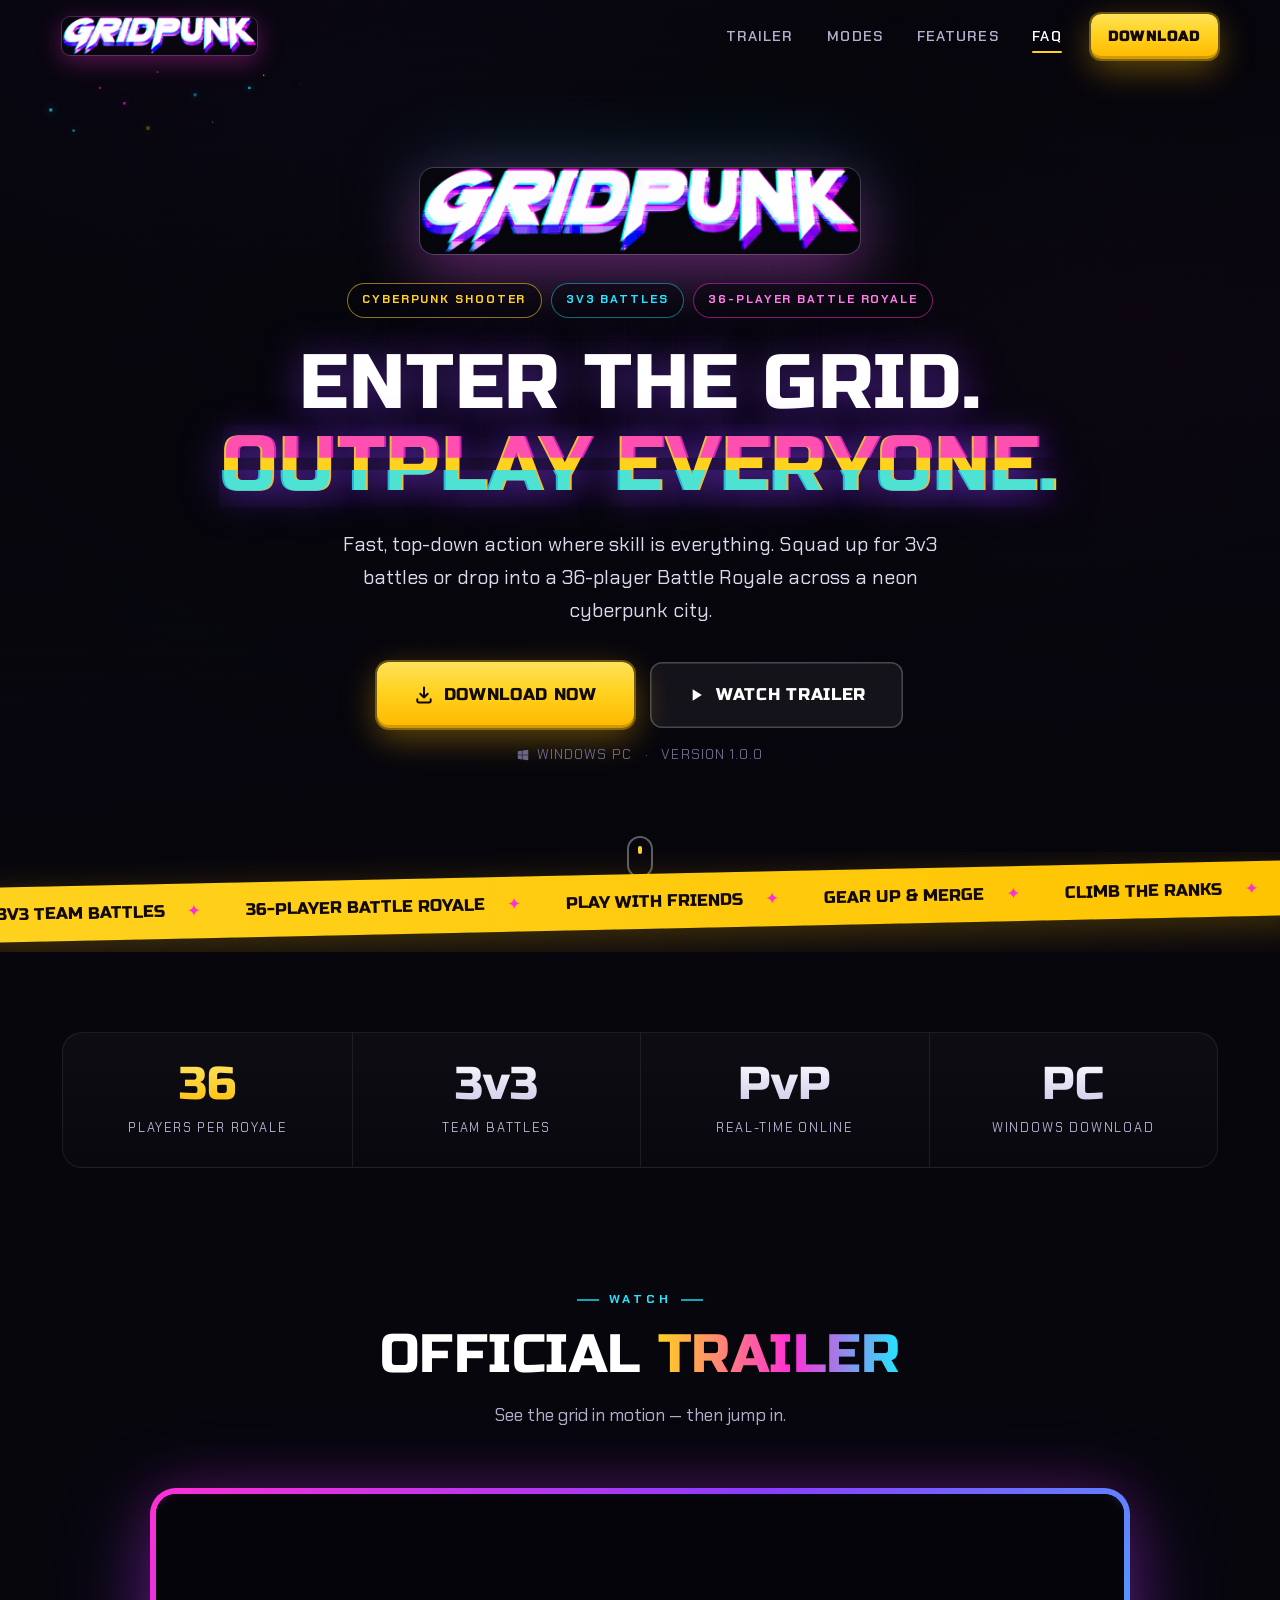
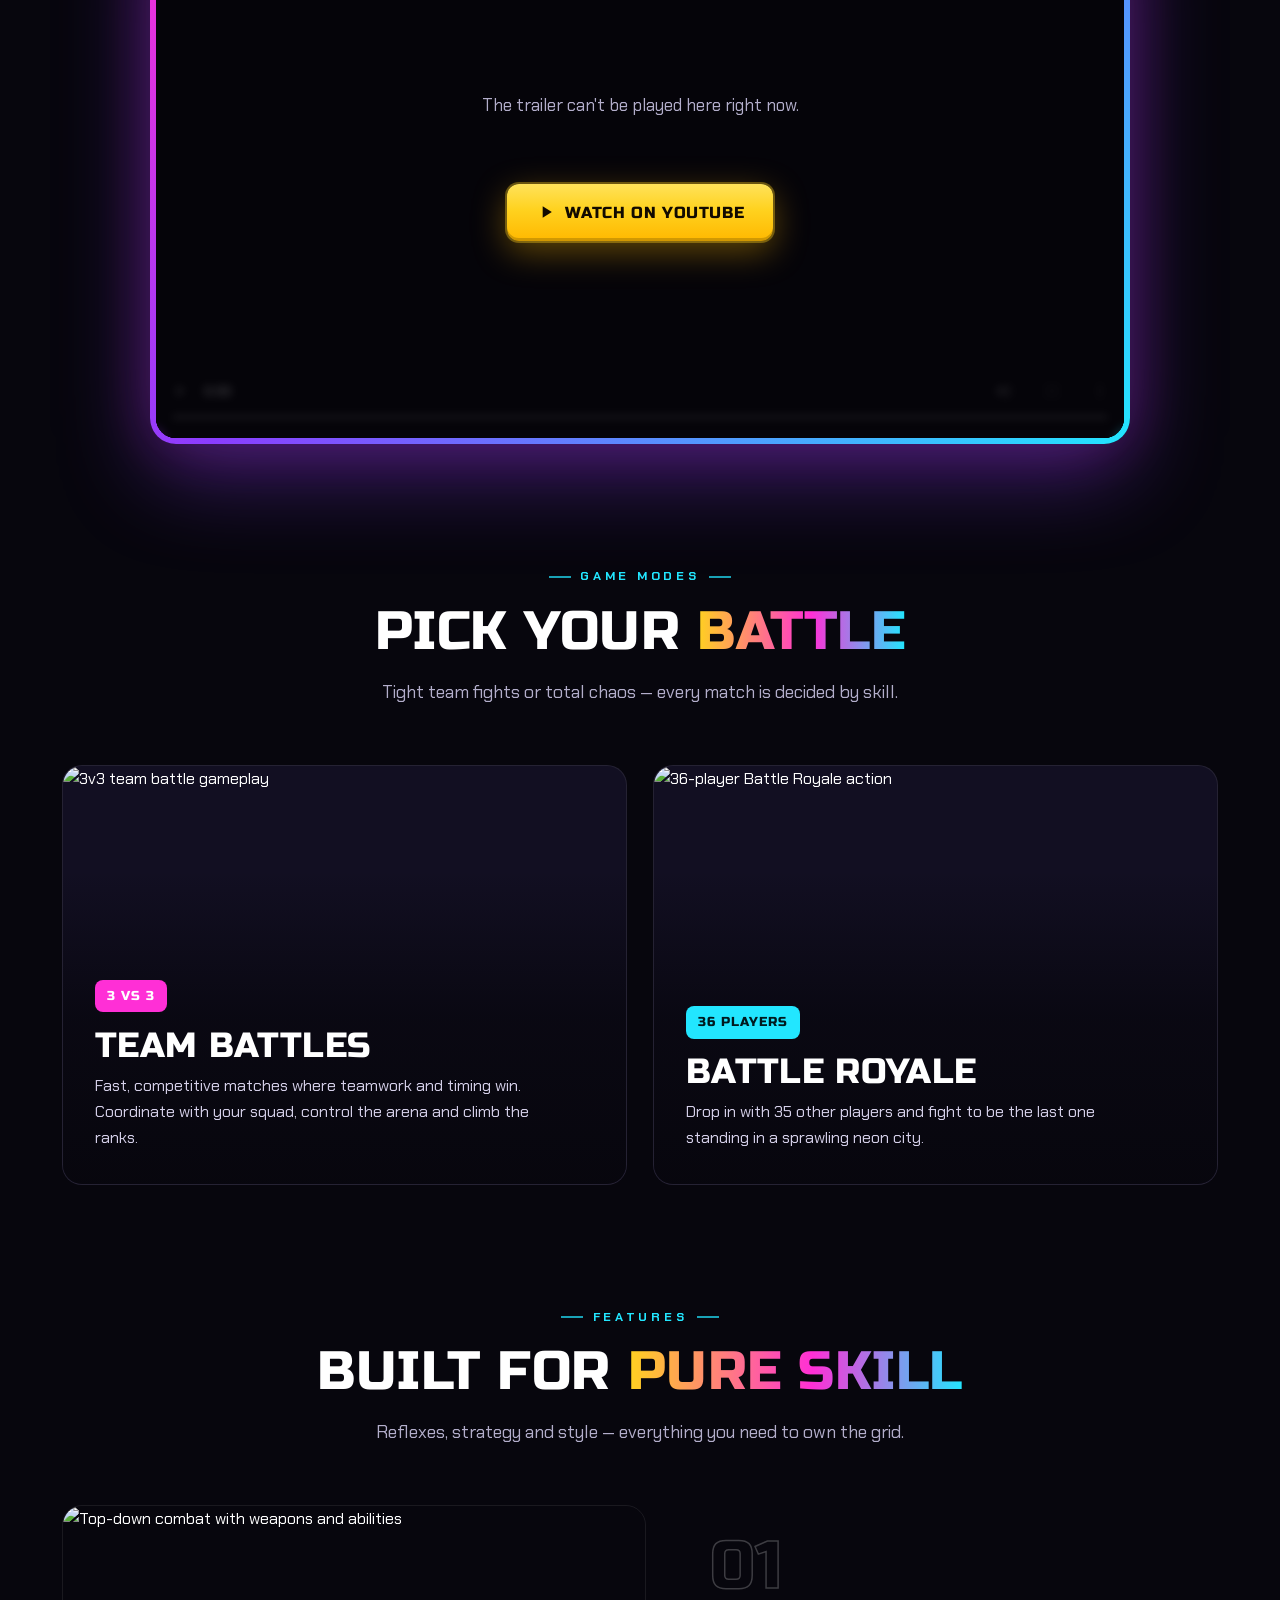
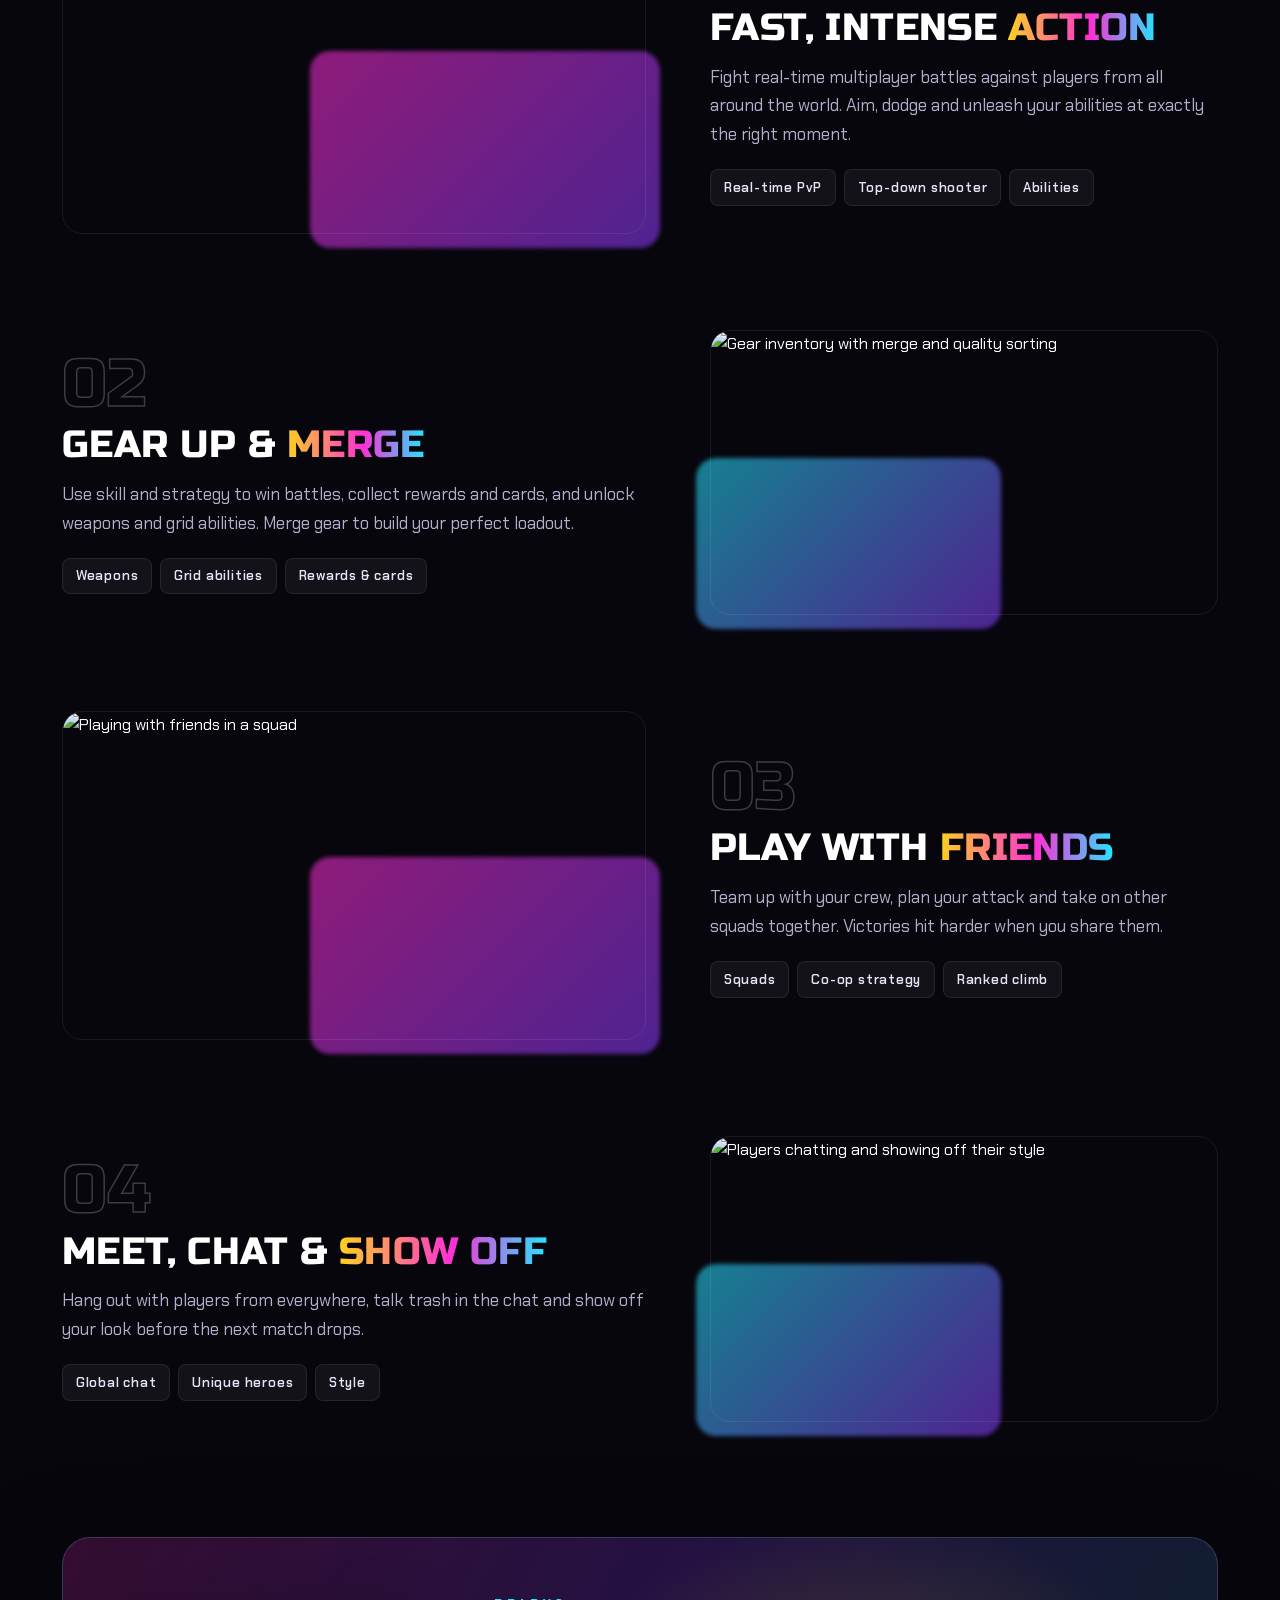
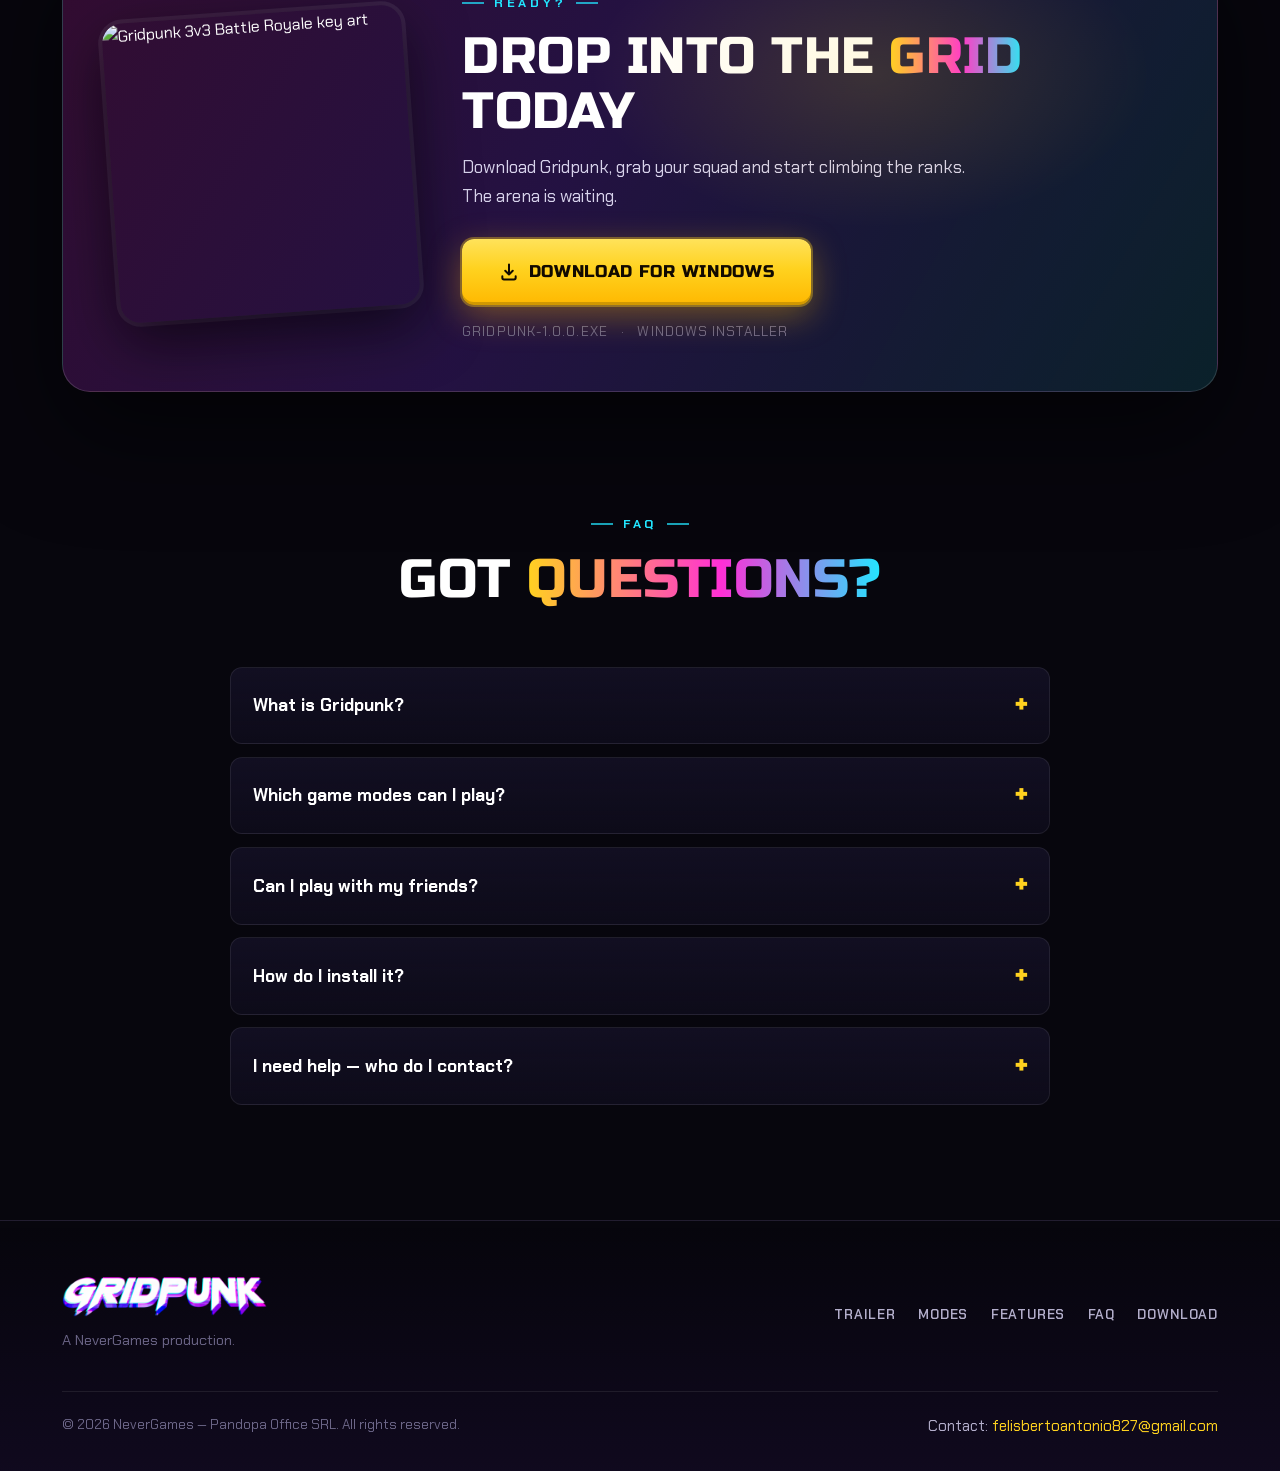
==== landing_page/index.html @ e28b7e0f "commit" ====
<!DOCTYPE html>
<html lang="en">
<head>
  <meta charset="UTF-8">
  <meta name="viewport" content="width=device-width, initial-scale=1.0">
  <title>Gridpunk — 3v3 &amp; 36-Player Cyberpunk Battle Royale</title>
  <meta name="description" content="Gridpunk: fast top-down cyberpunk shooter with 3v3 team battles and 36-player Battle Royale. Gear up, squad up and outplay everyone. Download for Windows.">
  <meta name="keywords" content="Gridpunk, battle royale, 3v3, multiplayer, cyberpunk, top-down shooter, NeverGames">
  <meta name="author" content="NeverGames - Pandopa Office SRL">
  <meta name="theme-color" content="#07060d">
  <link rel="icon" type="image/png" href="./assets/favicon.png">

  <!-- Open Graph / social -->
  <meta property="og:type" content="website">
  <meta property="og:title" content="Gridpunk — Cyberpunk Battle Royale">
  <meta property="og:description" content="3v3 team battles and 36-player Battle Royale in a neon cyberpunk world.">
  <meta property="og:image" content="./assets/hero.webp">
  <meta name="twitter:card" content="summary_large_image">

  <!-- Fonts -->
  <link rel="preconnect" href="https://fonts.googleapis.com">
  <link rel="preconnect" href="https://fonts.gstatic.com" crossorigin>
  <link href="https://fonts.googleapis.com/css2?family=Chakra+Petch:wght@400;500;600;700&family=Russo+One&display=swap" rel="stylesheet">

  <!-- Preload hero art -->
  <link rel="preload" as="image" href="./assets/hero.webp">

  <script type="application/ld+json">
  {"@context":"https://schema.org","@type":"VideoGame","name":"Gridpunk","description":"Top-down cyberpunk shooter with 3v3 team battles and 36-player Battle Royale.","genre":["Action","Shooter","Battle Royale"],"playMode":"MultiPlayer","operatingSystem":"Windows","publisher":{"@type":"Organization","name":"NeverGames"}}
  </script>

  <style>
  :root{
    --bg:#07060d;
    --bg-2:#0d0b18;
    --card:#120f22;
    --card-2:#19142f;
    --line:rgba(255,255,255,.08);
    --yellow:#ffd21f;
    --yellow-2:#ffb800;
    --pink:#ff2fd6;
    --cyan:#22e6ff;
    --violet:#8b3dff;
    --text:#fff;
    --muted:#b3aecb;
    --dim:#6c6688;
    --maxw:1220px;
    --hh:74px;
    --r:12px;
    --r-lg:20px;
    --ease:cubic-bezier(.2,.75,.2,1);
    --t:.4s var(--ease);
    --display:'Russo One',Impact,'Arial Black',system-ui,sans-serif;
    --body:'Chakra Petch',system-ui,-apple-system,'Segoe UI',sans-serif;
  }
  *,*::before,*::after{box-sizing:border-box;margin:0;padding:0}
  html{scroll-behavior:smooth;scroll-padding-top:calc(var(--hh) + 10px)}
  html,body{overflow-x:clip}
  body{font-family:var(--body);background:var(--bg);color:var(--text);line-height:1.65;-webkit-font-smoothing:antialiased}
  img,video{max-width:100%;height:auto;display:block}
  a{color:inherit;text-decoration:none}
  button{font:inherit;color:inherit}
  ::selection{background:var(--pink);color:#fff}

  h1,h2,h3{font-family:var(--display);font-weight:400;line-height:1.08;text-transform:uppercase;letter-spacing:.01em}
  .container{width:100%;max-width:var(--maxw);margin:0 auto;padding:0 clamp(1rem,4vw,2rem)}
  .section{padding:clamp(4rem,9vw,7.5rem) 0;position:relative}

  .skip{position:absolute;left:-999px;top:0;background:var(--yellow);color:#000;padding:.6rem 1rem;z-index:3000;font-weight:700}
  .skip:focus{left:1rem;top:1rem}
  :focus-visible{outline:3px solid var(--cyan);outline-offset:3px;border-radius:6px}

  /* ---------- Backdrop ---------- */
  .backdrop{position:fixed;inset:0;z-index:-1;pointer-events:none;
    background:
      radial-gradient(1000px 600px at 15% -10%,rgba(139,61,255,.22),transparent 60%),
      radial-gradient(800px 500px at 100% 40%,rgba(255,47,214,.10),transparent 60%),
      radial-gradient(900px 600px at 0% 100%,rgba(34,230,255,.08),transparent 60%),
      var(--bg)}
  .backdrop::after{content:'';position:absolute;inset:0;opacity:.5;
    background-image:linear-gradient(rgba(255,255,255,.035) 1px,transparent 1px),linear-gradient(90deg,rgba(255,255,255,.035) 1px,transparent 1px);
    background-size:48px 48px;
    -webkit-mask-image:radial-gradient(ellipse at 50% 30%,#000 30%,transparent 75%);mask-image:radial-gradient(ellipse at 50% 30%,#000 30%,transparent 75%)}

  /* ---------- Section headings ---------- */
  .head{text-align:center;max-width:700px;margin:0 auto clamp(2.4rem,5vw,3.6rem)}
  .eyebrow{display:inline-flex;align-items:center;gap:.6rem;font-weight:700;font-size:.78rem;letter-spacing:.3em;text-transform:uppercase;color:var(--cyan);margin-bottom:1rem}
  .eyebrow::before,.eyebrow::after{content:'';width:22px;height:2px;background:currentColor;opacity:.7}
  .title{font-size:clamp(2rem,5.2vw,3.4rem)}
  .grad{background:linear-gradient(90deg,var(--yellow),var(--pink) 55%,var(--cyan));-webkit-background-clip:text;background-clip:text;-webkit-text-fill-color:transparent}
  .sub{color:var(--muted);font-size:1.12rem;margin-top:1rem}

  /* ---------- Progress + header ---------- */
  .progress{position:fixed;top:0;left:0;height:3px;width:100%;transform-origin:0 50%;transform:scaleX(0);z-index:1200;background:linear-gradient(90deg,var(--yellow),var(--pink),var(--cyan))}
  .header{position:fixed;inset:0 0 auto;height:var(--hh);z-index:1000;display:flex;align-items:center;transition:background var(--t),border-color var(--t);border-bottom:1px solid transparent}
  .header.scrolled{background:rgba(7,6,13,.82);backdrop-filter:blur(16px);-webkit-backdrop-filter:blur(16px);border-color:var(--line)}
  .header__inner{display:flex;align-items:center;justify-content:space-between;gap:1rem}
  .brand img{height:38px;width:auto;border-radius:8px;box-shadow:0 0 0 1px rgba(255,255,255,.15),0 6px 24px rgba(255,47,214,.35)}
  .nav{display:flex;align-items:center;gap:.3rem}
  .nav a{font-weight:600;font-size:.9rem;letter-spacing:.08em;text-transform:uppercase;padding:.55rem .9rem;border-radius:10px;color:var(--muted);transition:color .2s,background .2s;position:relative}
  .nav a:hover{color:#fff;background:rgba(255,255,255,.05)}
  .nav a.active{color:#fff}
  .nav a.active::after{content:'';position:absolute;left:.9rem;right:.9rem;bottom:.25rem;height:2px;background:var(--yellow);border-radius:2px}
  .nav .btn{margin-left:.6rem}
  .nav a.btn{color:#120a00;padding:.65rem 1.1rem}
  .nav a.btn:hover{color:#120a00;background:linear-gradient(180deg,#ffe25a,var(--yellow) 45%,var(--yellow-2))}
  .burger{display:none;width:44px;height:44px;border-radius:10px;border:1px solid var(--line);background:rgba(255,255,255,.04);cursor:pointer;position:relative;z-index:1101}
  .burger span{position:absolute;left:11px;right:11px;height:2px;background:#fff;border-radius:2px;transition:var(--t)}
  .burger span:nth-child(1){top:15px}.burger span:nth-child(2){top:21px}.burger span:nth-child(3){top:27px}
  .burger.open span:nth-child(1){top:21px;transform:rotate(45deg)}
  .burger.open span:nth-child(2){opacity:0}
  .burger.open span:nth-child(3){top:21px;transform:rotate(-45deg)}

  /* ---------- Buttons ---------- */
  .btn{display:inline-flex;align-items:center;justify-content:center;gap:.6rem;padding:1rem 1.8rem;border-radius:12px;font-family:var(--display);font-size:.98rem;letter-spacing:.04em;text-transform:uppercase;cursor:pointer;border:0;position:relative;overflow:hidden;transition:transform var(--t),box-shadow var(--t),background var(--t),color var(--t);white-space:nowrap}
  .btn svg{width:20px;height:20px;flex-shrink:0}
  .btn--main{color:#120a00;background:linear-gradient(180deg,#ffe25a,var(--yellow) 45%,var(--yellow-2));box-shadow:0 0 0 2px rgba(255,210,31,.35),0 10px 34px rgba(255,184,0,.38),inset 0 -3px 0 rgba(0,0,0,.18)}
  .btn--main:hover{transform:translateY(-3px);box-shadow:0 0 0 2px rgba(255,210,31,.55),0 16px 44px rgba(255,184,0,.55),inset 0 -3px 0 rgba(0,0,0,.18)}
  .btn--main::after{content:'';position:absolute;top:0;left:-130%;width:55%;height:100%;background:linear-gradient(90deg,transparent,rgba(255,255,255,.65),transparent);transform:skewX(-20deg);animation:shine 4.5s ease-in-out infinite}
  @keyframes shine{0%,70%{left:-130%}100%{left:150%}}
  .btn--ghost{background:rgba(255,255,255,.06);box-shadow:inset 0 0 0 1.5px rgba(255,255,255,.22);backdrop-filter:blur(6px)}
  .btn--ghost:hover{box-shadow:inset 0 0 0 1.5px var(--cyan),0 0 26px rgba(34,230,255,.3);color:var(--cyan);transform:translateY(-3px)}
  .btn--sm{padding:.65rem 1.1rem;font-size:.85rem;border-radius:10px}
  .btn--lg{padding:1.15rem 2.3rem;font-size:1.08rem}
  .meta-line{margin-top:1rem;color:var(--dim);font-size:.85rem;letter-spacing:.08em;text-transform:uppercase;display:flex;gap:.8rem;justify-content:center;flex-wrap:wrap}
  .meta-line span{display:inline-flex;align-items:center;gap:.4rem}
  .meta-line svg{width:14px;height:14px;fill:currentColor}

  /* ---------- Hero ---------- */
  .hero{min-height:100svh;display:grid;place-items:center;text-align:center;position:relative;overflow:hidden;padding:calc(var(--hh) + 2.5rem) 0 5rem;isolation:isolate}
  .hero__bg{position:absolute;inset:0;z-index:-3}
  .hero__bg img{width:100%;height:100%;object-fit:cover;object-position:center 30%;opacity:.55;filter:saturate(1.15);transform:scale(1.08);animation:drift 24s ease-in-out infinite alternate}
  @keyframes drift{to{transform:scale(1.18) translate(-1.5%,-1%)}}
  .hero__shade{position:absolute;inset:0;z-index:-2;background:
      radial-gradient(ellipse at 50% 45%,rgba(7,6,13,.25),rgba(7,6,13,.75) 70%),
      linear-gradient(180deg,rgba(7,6,13,.55) 0%,rgba(7,6,13,.15) 35%,var(--bg) 100%)}
  .hero__shade::after{content:'';position:absolute;inset:0;opacity:.18;background:repeating-linear-gradient(0deg,rgba(0,0,0,.6) 0 1px,transparent 1px 3px)}
  #particles{position:absolute;inset:0;z-index:-1;pointer-events:none}
  .hero__inner{max-width:900px;padding:0 1rem}
  .hero__logo{width:min(440px,78vw);margin:0 auto 1.8rem;border-radius:14px;box-shadow:0 0 0 1px rgba(255,255,255,.18),0 20px 60px rgba(255,47,214,.35),0 0 90px rgba(34,230,255,.2);animation:float 6s ease-in-out infinite}
  @keyframes float{50%{transform:translateY(-8px)}}
  .pills{display:flex;gap:.55rem;justify-content:center;flex-wrap:wrap;margin-bottom:1.5rem}
  .pill{font-weight:700;font-size:.74rem;letter-spacing:.16em;text-transform:uppercase;padding:.42rem .9rem;border-radius:999px;background:rgba(7,6,13,.55);backdrop-filter:blur(6px);border:1px solid rgba(34,230,255,.45);color:var(--cyan)}
  .pill--p{border-color:rgba(255,47,214,.5);color:#ff7ae6}
  .pill--y{border-color:rgba(255,210,31,.55);color:var(--yellow)}
  .hero h1{font-size:clamp(2.3rem,7vw,4.8rem);text-shadow:0 4px 40px rgba(139,61,255,.55)}
  .hero h1 .line2{display:block}
  .glitch{position:relative;display:inline-block;color:var(--yellow)}
  .glitch::before,.glitch::after{content:attr(data-text);position:absolute;inset:0;opacity:.8}
  .glitch::before{color:var(--pink);transform:translate(2px,0);clip-path:inset(0 0 60% 0);animation:g1 3.2s infinite steps(1)}
  .glitch::after{color:var(--cyan);transform:translate(-2px,0);clip-path:inset(55% 0 0 0);animation:g2 3.2s infinite steps(1)}
  @keyframes g1{0%,88%,100%{transform:translate(0);opacity:0}90%{transform:translate(4px,-2px);opacity:.9}94%{transform:translate(-3px,1px);opacity:.9}}
  @keyframes g2{0%,88%,100%{transform:translate(0);opacity:0}91%{transform:translate(-4px,2px);opacity:.9}95%{transform:translate(3px,-1px);opacity:.9}}
  .hero p.lead{color:#dcd8ee;font-size:clamp(1.05rem,2vw,1.25rem);max-width:600px;margin:1.3rem auto 2.2rem}
  .hero__ctas{display:flex;gap:1rem;justify-content:center;flex-wrap:wrap}
  .scroll-cue{position:absolute;bottom:1.4rem;left:50%;transform:translateX(-50%);width:26px;height:42px;border-radius:14px;border:2px solid rgba(255,255,255,.35)}
  .scroll-cue::after{content:'';position:absolute;left:50%;top:8px;width:4px;height:8px;margin-left:-2px;border-radius:2px;background:var(--yellow);animation:wheel 1.8s ease-in-out infinite}
  @keyframes wheel{0%{opacity:0;transform:translateY(0)}30%{opacity:1}100%{opacity:0;transform:translateY(14px)}}

  .enter{opacity:0;transform:translateY(24px);animation:enter .9s var(--ease) forwards}
  .d1{animation-delay:.1s}.d2{animation-delay:.22s}.d3{animation-delay:.34s}.d4{animation-delay:.46s}.d5{animation-delay:.58s}
  @keyframes enter{to{opacity:1;transform:none}}

  /* ---------- Ticker ---------- */
  .ticker-wrap{overflow:hidden;margin-top:-3rem;padding:1.4rem 0;position:relative;z-index:2}
  .ticker{background:linear-gradient(90deg,var(--yellow),#ffc400);color:#120a00;overflow:hidden;transform:rotate(-1.2deg);margin:0 -2%;width:104%;box-shadow:0 10px 40px rgba(255,184,0,.25);position:relative;z-index:2}
  .ticker__track{display:flex;width:max-content;animation:marquee 32s linear infinite}
  .ticker__item{font-family:var(--display);text-transform:uppercase;font-size:1.05rem;padding:.85rem 1.4rem;display:flex;align-items:center;gap:1.4rem;white-space:nowrap}
  .ticker__item::after{content:'✦';color:var(--pink)}
  @keyframes marquee{to{transform:translateX(-50%)}}

  /* ---------- Stats ---------- */
  .stats{padding:clamp(3.5rem,7vw,5rem) 0 0}
  .stats__grid{display:grid;grid-template-columns:repeat(4,1fr);border:1px solid var(--line);border-radius:var(--r-lg);background:linear-gradient(180deg,rgba(255,255,255,.03),rgba(255,255,255,.01));overflow:hidden}
  .stat{text-align:center;padding:1.8rem 1rem;position:relative}
  .stat+.stat{border-left:1px solid var(--line)}
  .stat__num{font-family:var(--display);font-size:clamp(1.9rem,4.6vw,2.9rem);line-height:1;background:linear-gradient(180deg,#fff,#c9c3e6);-webkit-background-clip:text;background-clip:text;-webkit-text-fill-color:transparent}
  .stat:nth-child(1) .stat__num{background:linear-gradient(180deg,#ffe86a,var(--yellow-2));-webkit-background-clip:text;background-clip:text}
  .stat__label{display:block;margin-top:.55rem;color:var(--muted);font-size:.8rem;letter-spacing:.14em;text-transform:uppercase}

  /* ---------- Trailer ---------- */
  .trailer__frame{max-width:980px;margin:0 auto;position:relative;padding:6px;border-radius:calc(var(--r-lg) + 6px);background:linear-gradient(135deg,var(--pink),var(--violet) 40%,var(--cyan));box-shadow:0 30px 90px rgba(139,61,255,.4),0 0 60px rgba(255,47,214,.2)}
  .trailer__video{position:relative;aspect-ratio:16/9;border-radius:var(--r-lg);overflow:hidden;background:#000}
  .trailer__video video{position:absolute;inset:0;width:100%;height:100%;object-fit:cover;background:#000}
  .yt-play-overlay{position:absolute;inset:0;border:none;cursor:pointer;display:grid;place-items:center;align-content:center;gap:1rem;z-index:2;transition:opacity var(--t);background:radial-gradient(circle at center,rgba(7,6,13,.15),rgba(7,6,13,.6))}
  .yt-play-overlay.hidden{opacity:0;pointer-events:none}
  .yt-play{width:92px;height:92px;border-radius:50%;background:var(--yellow);display:grid;place-items:center;box-shadow:0 0 0 10px rgba(255,210,31,.18),0 0 50px rgba(255,210,31,.6);transition:transform var(--t);position:relative}
  .yt-play::before{content:'';position:absolute;inset:-10px;border-radius:50%;border:2px solid rgba(255,210,31,.6);animation:ping 2s ease-out infinite}
  @keyframes ping{from{transform:scale(.9);opacity:1}to{transform:scale(1.45);opacity:0}}
  .yt-play svg{width:36px;height:36px;fill:#120a00;margin-left:5px}
  .yt-play-overlay:hover .yt-play{transform:scale(1.1)}
  .yt-play-label{font-family:var(--display);text-transform:uppercase;letter-spacing:.1em;font-size:.9rem;text-shadow:0 2px 10px #000}
  .trailer__fallback{position:absolute;inset:0;z-index:3;display:none;place-items:center;align-content:center;gap:1.1rem;text-align:center;padding:1.5rem;background:rgba(7,6,13,.72);backdrop-filter:blur(4px)}
  .trailer__fallback.show{display:flex;flex-direction:column;align-items:center;justify-content:center}
  .trailer__fallback p{color:var(--muted)}

  /* ---------- Modes ---------- */
  .modes__grid{display:grid;grid-template-columns:1fr 1fr;gap:1.6rem}
  .mode{position:relative;border-radius:var(--r-lg);overflow:hidden;min-height:420px;display:flex;align-items:flex-end;border:1px solid var(--line);transform-style:preserve-3d;transition:transform .25s ease,box-shadow var(--t);background:var(--card)}
  .mode img{position:absolute;inset:0;width:100%;height:100%;object-fit:cover;transition:transform .8s var(--ease)}
  .mode::before{content:'';position:absolute;inset:0;z-index:1;background:linear-gradient(180deg,rgba(7,6,13,0) 25%,rgba(7,6,13,.75) 60%,rgba(7,6,13,.97))}
  .mode:hover{box-shadow:0 30px 70px rgba(0,0,0,.6),0 0 0 1px rgba(255,210,31,.4)}
  .mode:hover img{transform:scale(1.07)}
  .mode__body{position:relative;z-index:2;padding:2rem}
  .mode__tag{display:inline-block;font-family:var(--display);font-size:.8rem;letter-spacing:.08em;padding:.35rem .75rem;border-radius:8px;margin-bottom:.9rem;background:var(--pink);color:#fff}
  .mode--br .mode__tag{background:var(--cyan);color:#001a1f}
  .mode h3{font-size:clamp(1.6rem,3.2vw,2.2rem);margin-bottom:.5rem}
  .mode p{color:#d4cfe8;max-width:440px}

  /* ---------- Showcase (zig-zag) ---------- */
  .show{display:grid;grid-template-columns:1.15fr 1fr;gap:clamp(1.8rem,5vw,4.5rem);align-items:center}
  .show+.show{margin-top:clamp(3.5rem,8vw,6rem)}
  .show:nth-child(even) .show__media{order:2}
  .show__media{position:relative;isolation:isolate;border-radius:var(--r-lg);cursor:zoom-in;padding:0;border:0;background:none;display:block;width:100%;text-align:left}
  .show__media img{border-radius:var(--r-lg);aspect-ratio:16/9;object-fit:cover;width:100%;border:1px solid var(--line);transition:transform var(--t),box-shadow var(--t)}
  .show__media::before{content:'';position:absolute;inset:auto -14px -14px auto;width:60%;height:60%;border-radius:var(--r-lg);z-index:-1;background:linear-gradient(135deg,var(--pink),var(--violet));opacity:.55;filter:blur(2px);transition:var(--t)}
  .show:nth-child(even) .show__media::before{inset:auto auto -14px -14px;background:linear-gradient(135deg,var(--cyan),var(--violet))}
  .show__media:hover img{transform:translateY(-6px);box-shadow:0 26px 60px rgba(0,0,0,.6)}
  .show__zoom{position:absolute;top:1rem;right:1rem;width:42px;height:42px;border-radius:50%;display:grid;place-items:center;background:rgba(7,6,13,.7);backdrop-filter:blur(6px);opacity:0;transition:var(--t)}
  .show__zoom svg{width:18px;height:18px;stroke:#fff;fill:none;stroke-width:2}
  .show__media:hover .show__zoom{opacity:1}
  .show__num{font-family:var(--display);font-size:4.2rem;line-height:1;color:transparent;-webkit-text-stroke:1.5px rgba(255,255,255,.22);margin-bottom:.4rem}
  .show h3{font-size:clamp(1.6rem,3.4vw,2.4rem);margin-bottom:.9rem}
  .show p{color:var(--muted);font-size:1.08rem}
  .chips{display:flex;flex-wrap:wrap;gap:.5rem;margin-top:1.3rem}
  .chip{font-size:.82rem;font-weight:600;letter-spacing:.06em;padding:.4rem .8rem;border-radius:8px;background:rgba(255,255,255,.05);border:1px solid var(--line);color:#e7e3f7}

  /* ---------- CTA ---------- */
  .cta__box{position:relative;display:grid;grid-template-columns:auto 1fr;gap:clamp(1.5rem,4vw,3.5rem);align-items:center;padding:clamp(1.6rem,4vw,3rem);border-radius:calc(var(--r-lg) + 8px);overflow:hidden;
    background:linear-gradient(120deg,rgba(255,47,214,.18),rgba(139,61,255,.22) 45%,rgba(34,230,255,.12));border:1px solid rgba(255,255,255,.14);box-shadow:0 40px 100px rgba(0,0,0,.55)}
  .cta__box::after{content:'';position:absolute;inset:0;pointer-events:none;background:radial-gradient(400px 220px at var(--mx,70%) var(--my,30%),rgba(255,210,31,.14),transparent 70%)}
  .cta__art{width:clamp(200px,26vw,300px);border-radius:var(--r-lg);transform:rotate(-4deg);box-shadow:0 20px 60px rgba(0,0,0,.6),0 0 0 4px rgba(255,255,255,.08);transition:transform var(--t)}
  .cta__box:hover .cta__art{transform:rotate(0) scale(1.03)}
  .cta__body h2{font-size:clamp(1.9rem,4.6vw,3.2rem);margin-bottom:.8rem}
  .cta__body p{color:#d8d3ec;font-size:1.1rem;max-width:520px;margin-bottom:1.8rem}
  .cta__body .meta-line{justify-content:flex-start}

  /* ---------- FAQ ---------- */
  .faq{max-width:820px;margin:0 auto;display:grid;gap:.8rem}
  .faq details{border:1px solid var(--line);border-radius:var(--r);background:linear-gradient(180deg,var(--card),rgba(18,15,34,.6));transition:border-color .25s}
  .faq details[open]{border-color:rgba(255,210,31,.4)}
  .faq summary{list-style:none;cursor:pointer;padding:1.2rem 1.4rem;display:flex;justify-content:space-between;align-items:center;gap:1rem;font-weight:700;font-size:1.08rem}
  .faq summary::-webkit-details-marker{display:none}
  .faq summary::after{content:'+';font-family:var(--display);font-size:1.4rem;color:var(--yellow);transition:transform .25s}
  .faq details[open] summary::after{transform:rotate(45deg)}
  .faq .ans{padding:0 1.4rem 1.3rem;color:var(--muted)}
  .faq .ans a{color:var(--yellow);text-decoration:underline;text-underline-offset:3px}

  /* ---------- Footer ---------- */
  .footer{border-top:1px solid var(--line);padding:3.5rem 0 2rem;background:linear-gradient(180deg,transparent,rgba(139,61,255,.07))}
  .footer__top{display:flex;justify-content:space-between;align-items:center;gap:2rem;flex-wrap:wrap}
  .footer__brand img{height:40px;border-radius:8px}
  .footer__brand p{color:var(--dim);margin-top:.7rem;font-size:.92rem}
  .footer__links{display:flex;gap:1.4rem;flex-wrap:wrap}
  .footer__links a{color:var(--muted);font-weight:600;letter-spacing:.06em;text-transform:uppercase;font-size:.85rem}
  .footer__links a:hover{color:var(--yellow)}
  .footer__contact{color:var(--muted);font-size:.95rem}
  .footer__contact a{color:var(--yellow)}
  .footer__bottom{margin-top:2.4rem;padding-top:1.4rem;border-top:1px solid var(--line);display:flex;justify-content:space-between;gap:1rem;flex-wrap:wrap;color:var(--dim);font-size:.85rem}

  /* ---------- Lightbox ---------- */
  .lightbox{position:fixed;inset:0;z-index:2000;display:none;place-items:center;background:rgba(4,3,8,.94);backdrop-filter:blur(8px);padding:4.5rem 1rem}
  .lightbox.open{display:grid;animation:fade .25s ease}
  @keyframes fade{from{opacity:0}}
  .lightbox figure{max-width:min(1400px,92vw);text-align:center}
  .lightbox img{max-height:78vh;width:auto;margin:0 auto;border-radius:var(--r-lg);box-shadow:0 0 0 1px rgba(255,255,255,.12),0 30px 80px rgba(0,0,0,.7)}
  .lightbox figcaption{margin-top:1rem;color:var(--muted);letter-spacing:.08em;text-transform:uppercase;font-weight:600}
  .lb-btn{position:absolute;width:52px;height:52px;border-radius:50%;border:1px solid rgba(255,255,255,.2);background:rgba(255,255,255,.06);cursor:pointer;display:grid;place-items:center;transition:background .2s,transform .2s}
  .lb-btn:hover{background:var(--yellow);color:#120a00;transform:scale(1.08)}
  .lb-btn svg{width:22px;height:22px;stroke:currentColor;fill:none;stroke-width:2.4}
  .lb-close{top:1.2rem;right:1.2rem}
  .lb-prev{left:1.2rem;top:50%;margin-top:-26px}
  .lb-next{right:1.2rem;top:50%;margin-top:-26px}

  /* ---------- Floating UI ---------- */
  .to-top{position:fixed;right:1.2rem;bottom:1.2rem;z-index:900;width:48px;height:48px;border-radius:14px;border:1px solid var(--line);background:rgba(18,15,34,.85);backdrop-filter:blur(8px);cursor:pointer;display:grid;place-items:center;opacity:0;transform:translateY(16px);pointer-events:none;transition:var(--t)}
  .to-top.show{opacity:1;transform:none;pointer-events:auto}
  .to-top:hover{border-color:var(--yellow);color:var(--yellow)}
  .to-top svg{width:20px;height:20px;stroke:currentColor;fill:none;stroke-width:2.4}
  .mbar{display:none}

  /* ---------- Reveal + card glow ---------- */
  .reveal{opacity:0;transform:translateY(40px);transition:opacity .8s var(--ease),transform .8s var(--ease)}
  .reveal.in{opacity:1;transform:none}
  .reveal-d1{transition-delay:.1s}.reveal-d2{transition-delay:.2s}.reveal-d3{transition-delay:.3s}

  /* ---------- Responsive ---------- */
  @media (max-width:960px){
    .burger{display:block}
    .nav{position:fixed;inset:0 0 0 auto;width:min(340px,86vw);flex-direction:column;align-items:stretch;gap:.4rem;padding:calc(var(--hh) + 1rem) 1.4rem 2rem;background:rgba(10,8,20,.97);backdrop-filter:blur(18px);border-left:1px solid var(--line);transform:translateX(100%);transition:transform var(--t);z-index:1100}
    .nav.open{transform:none}
    .nav a{padding:1rem;font-size:1rem}
    .nav a.active::after{left:1rem;right:auto;width:28px}
    .nav .btn{margin:1rem 0 0}
    .modes__grid{grid-template-columns:1fr}
    .show{grid-template-columns:1fr}
    .show:nth-child(even) .show__media{order:0}
    .cta__box{grid-template-columns:1fr;text-align:center}
    .cta__art{margin:0 auto}
    .cta__body p{margin-left:auto;margin-right:auto}
    .cta__body .meta-line{justify-content:center}
  }
  @media (max-width:640px){
    .stats__grid{grid-template-columns:1fr 1fr}
    .stat:nth-child(3){border-left:0}
    .stat:nth-child(n+3){border-top:1px solid var(--line)}
    .mode{min-height:360px}
    .mode__body{padding:1.4rem}
    .hero__ctas .btn{width:100%;max-width:340px}
    .lb-prev,.lb-next{top:auto;bottom:1.2rem;margin-top:0}
    .lb-prev{left:calc(50% - 64px)}.lb-next{right:calc(50% - 64px)}
    .mbar{display:flex;position:fixed;left:.8rem;right:.8rem;bottom:.8rem;z-index:950;gap:.8rem;align-items:center;justify-content:space-between;padding:.6rem .6rem .6rem 1rem;border-radius:16px;background:rgba(18,15,34,.92);backdrop-filter:blur(12px);border:1px solid var(--line);box-shadow:0 14px 40px rgba(0,0,0,.6);transform:translateY(140%);transition:transform var(--t)}
    .mbar.show{transform:none}
    .mbar strong{font-family:var(--display);font-weight:400;text-transform:uppercase;font-size:.95rem}
    .mbar small{display:block;color:var(--dim);font-size:.75rem}
    .to-top{bottom:5.6rem}
    .footer{padding-bottom:6rem}
  }
  @media (prefers-reduced-motion:reduce){
    *,*::before,*::after{animation:none!important;transition:none!important}
    .reveal,.enter{opacity:1;transform:none}
    html{scroll-behavior:auto}
  }
  </style>
</head>
<body>
  <a class="skip" href="#main">Skip to content</a>
  <div class="backdrop" aria-hidden="true"></div>
  <div class="progress" id="progress" aria-hidden="true"></div>

  <!-- ===== Header ===== -->
  <header class="header" id="header">
    <div class="container header__inner">
      <a href="#top" class="brand" aria-label="Gridpunk home"><img src="./index_files/logo-gridpunk.jpg" alt="Gridpunk" width="195" height="38"></a>
      <button class="burger" id="burger" aria-label="Open menu" aria-expanded="false" aria-controls="nav"><span></span><span></span><span></span></button>
      <nav class="nav" id="nav" aria-label="Main">
        <a href="#trailer">Trailer</a>
        <a href="#modes">Modes</a>
        <a href="#features">Features</a>
        <a href="#faq">FAQ</a>
        <a href="#download" class="btn btn--main btn--sm">Download</a>
      </nav>
    </div>
  </header>

  <main id="main">
    <!-- ===== Hero ===== -->
    <section class="hero" id="top">
      <div class="hero__bg" aria-hidden="true"><img src="./assets/hero.webp" alt="" fetchpriority="high"></div>
      <div class="hero__shade" aria-hidden="true"></div>
      <canvas id="particles" aria-hidden="true"></canvas>

      <div class="hero__inner">
        <img class="hero__logo enter" src="./index_files/logo-gridpunk.jpg" alt="Gridpunk">
        <div class="pills enter d1">
          <span class="pill pill--y">Cyberpunk Shooter</span>
          <span class="pill">3v3 Battles</span>
          <span class="pill pill--p">36-Player Battle Royale</span>
        </div>
        <h1 class="enter d2">Enter the grid.<span class="line2"><span class="glitch" data-text="Outplay everyone.">Outplay everyone.</span></span></h1>
        <p class="lead enter d3">Fast, top-down action where skill is everything. Squad up for 3v3 battles or drop into a 36-player Battle Royale across a neon cyberpunk city.</p>
        <div class="hero__ctas enter d4">
          <a href="https://www.dropbox.com/scl/fi/kpvumasf53m8xwy96j1ix/Gridpunk-1.0.0.exe?rlkey=bw9qix6ajnvpeqrrftyrbwv2s&st=ifr99548&dl=1" class="btn btn--main btn--lg" target="_blank" rel="noopener">
            <svg viewBox="0 0 24 24" fill="none" stroke="currentColor" stroke-width="2.4" stroke-linecap="round" stroke-linejoin="round"><path d="M12 3v12m0 0-4.5-4.5M12 15l4.5-4.5M4 17v2a2 2 0 0 0 2 2h12a2 2 0 0 0 2-2v-2"/></svg>
            Download Now
          </a>
          <a href="#trailer" class="btn btn--ghost btn--lg">
            <svg viewBox="0 0 24 24" fill="currentColor"><path d="M8 5v14l11-7z"/></svg>
            Watch Trailer
          </a>
        </div>
        <div class="meta-line enter d5">
          <span><svg viewBox="0 0 24 24"><path d="M3 5.5 10 4.5v7H3zM11 4.4 21 3v8.5H11zM3 12.5h7v7l-7-1zM11 12.5h10V21l-10-1.4z"/></svg>Windows PC</span>
          <span>·</span><span>Version 1.0.0</span>
        </div>
      </div>
      <a href="#trailer" class="scroll-cue" aria-label="Scroll down"></a>
    </section>

    <!-- ===== Ticker ===== -->
    <div class="ticker-wrap" aria-hidden="true"><div class="ticker">
      <div class="ticker__track">
        <span class="ticker__item">3v3 Team Battles</span><span class="ticker__item">36-Player Battle Royale</span><span class="ticker__item">Play With Friends</span><span class="ticker__item">Gear Up &amp; Merge</span><span class="ticker__item">Climb The Ranks</span><span class="ticker__item">Meet, Chat &amp; Show Off</span>
        <span class="ticker__item">3v3 Team Battles</span><span class="ticker__item">36-Player Battle Royale</span><span class="ticker__item">Play With Friends</span><span class="ticker__item">Gear Up &amp; Merge</span><span class="ticker__item">Climb The Ranks</span><span class="ticker__item">Meet, Chat &amp; Show Off</span>
      </div>
    </div></div>

    <!-- ===== Stats ===== -->
    <section class="stats">
      <div class="container">
        <div class="stats__grid reveal">
          <div class="stat"><span class="stat__num" data-count="36">36</span><span class="stat__label">Players per Royale</span></div>
          <div class="stat"><span class="stat__num">3v3</span><span class="stat__label">Team Battles</span></div>
          <div class="stat"><span class="stat__num">PvP</span><span class="stat__label">Real-time Online</span></div>
          <div class="stat"><span class="stat__num">PC</span><span class="stat__label">Windows Download</span></div>
        </div>
      </div>
    </section>

    <!-- ===== Trailer ===== -->
    <section class="section" id="trailer">
      <div class="container">
        <div class="head reveal">
          <span class="eyebrow">Watch</span>
          <h2 class="title">Official <span class="grad">Trailer</span></h2>
          <p class="sub">See the grid in motion — then jump in.</p>
        </div>
        <div class="trailer__frame reveal reveal-d1">
          <div class="trailer__video">
            <video id="trailerVideo" poster="./assets/hero.webp" preload="metadata" playsinline controls>
              <source id="trailerSource" src="./trailer.mp4" type="video/mp4">
              Your browser does not support the video tag.
            </video>
            <button class="yt-play-overlay" id="playOverlay" aria-label="Play Gridpunk trailer">
              <span class="yt-play"><svg viewBox="0 0 24 24"><path d="M8 5v14l11-7z"/></svg></span>
              <span class="yt-play-label">Play Trailer</span>
            </button>
            <div class="trailer__fallback" id="trailerFallback">
              <p>The trailer can't be played here right now.</p>
              <a class="btn btn--main" href="https://www.youtube.com/watch?v=_p5Iz9onr80" target="_blank" rel="noopener">
                <svg viewBox="0 0 24 24" fill="currentColor"><path d="M8 5v14l11-7z"/></svg>
                Watch on YouTube
              </a>
            </div>
          </div>
        </div>
      </div>
    </section>

    <!-- ===== Modes ===== -->
    <section class="section" id="modes" style="padding-top:0">
      <div class="container">
        <div class="head reveal">
          <span class="eyebrow">Game Modes</span>
          <h2 class="title">Pick your <span class="grad">battle</span></h2>
          <p class="sub">Tight team fights or total chaos — every match is decided by skill.</p>
        </div>
        <div class="modes__grid">
          <article class="mode mode--3v3 reveal tilt">
            <img src="./assets/mode-3v3.webp" alt="3v3 team battle gameplay" loading="lazy">
            <div class="mode__body">
              <span class="mode__tag">3 VS 3</span>
              <h3>Team Battles</h3>
              <p>Fast, competitive matches where teamwork and timing win. Coordinate with your squad, control the arena and climb the ranks.</p>
            </div>
          </article>
          <article class="mode mode--br reveal reveal-d1 tilt">
            <img src="./assets/mode-br.webp" alt="36-player Battle Royale action" loading="lazy">
            <div class="mode__body">
              <span class="mode__tag">36 PLAYERS</span>
              <h3>Battle Royale</h3>
              <p>Drop in with 35 other players and fight to be the last one standing in a sprawling neon city.</p>
            </div>
          </article>
        </div>
      </div>
    </section>

    <!-- ===== Features / Showcase ===== -->
    <section class="section" id="features" style="padding-top:0">
      <div class="container">
        <div class="head reveal">
          <span class="eyebrow">Features</span>
          <h2 class="title">Built for <span class="grad">pure skill</span></h2>
          <p class="sub">Reflexes, strategy and style — everything you need to own the grid.</p>
        </div>

        <div class="shows">
          <div class="show reveal">
            <button class="show__media" data-index="0" aria-label="Enlarge screenshot: fast top-down combat">
              <img src="./assets/shot-1-sm.webp" alt="Top-down combat with weapons and abilities" loading="lazy" width="820" height="461">
              <span class="show__zoom"><svg viewBox="0 0 24 24"><path d="M15 3h6v6M9 21H3v-6M21 3l-7 7M3 21l7-7"/></svg></span>
            </button>
            <div>
              <div class="show__num">01</div>
              <h3>Fast, intense <span class="grad">action</span></h3>
              <p>Fight real-time multiplayer battles against players from all around the world. Aim, dodge and unleash your abilities at exactly the right moment.</p>
              <div class="chips"><span class="chip">Real-time PvP</span><span class="chip">Top-down shooter</span><span class="chip">Abilities</span></div>
            </div>
          </div>

          <div class="show reveal">
            <button class="show__media" data-index="1" aria-label="Enlarge screenshot: gear and loadout">
              <img src="./assets/shot-2-sm.webp" alt="Gear inventory with merge and quality sorting" loading="lazy" width="820" height="461">
              <span class="show__zoom"><svg viewBox="0 0 24 24"><path d="M15 3h6v6M9 21H3v-6M21 3l-7 7M3 21l7-7"/></svg></span>
            </button>
            <div>
              <div class="show__num">02</div>
              <h3>Gear up &amp; <span class="grad">merge</span></h3>
              <p>Use skill and strategy to win battles, collect rewards and cards, and unlock weapons and grid abilities. Merge gear to build your perfect loadout.</p>
              <div class="chips"><span class="chip">Weapons</span><span class="chip">Grid abilities</span><span class="chip">Rewards &amp; cards</span></div>
            </div>
          </div>

          <div class="show reveal">
            <button class="show__media" data-index="2" aria-label="Enlarge screenshot: play with friends">
              <img src="./assets/shot-3-sm.webp" alt="Playing with friends in a squad" loading="lazy" width="820" height="461">
              <span class="show__zoom"><svg viewBox="0 0 24 24"><path d="M15 3h6v6M9 21H3v-6M21 3l-7 7M3 21l7-7"/></svg></span>
            </button>
            <div>
              <div class="show__num">03</div>
              <h3>Play with <span class="grad">friends</span></h3>
              <p>Team up with your crew, plan your attack and take on other squads together. Victories hit harder when you share them.</p>
              <div class="chips"><span class="chip">Squads</span><span class="chip">Co-op strategy</span><span class="chip">Ranked climb</span></div>
            </div>
          </div>

          <div class="show reveal">
            <button class="show__media" data-index="3" aria-label="Enlarge screenshot: chat and show off">
              <img src="./assets/shot-4-sm.webp" alt="Players chatting and showing off their style" loading="lazy" width="820" height="461">
              <span class="show__zoom"><svg viewBox="0 0 24 24"><path d="M15 3h6v6M9 21H3v-6M21 3l-7 7M3 21l7-7"/></svg></span>
            </button>
            <div>
              <div class="show__num">04</div>
              <h3>Meet, chat &amp; <span class="grad">show off</span></h3>
              <p>Hang out with players from everywhere, talk trash in the chat and show off your look before the next match drops.</p>
              <div class="chips"><span class="chip">Global chat</span><span class="chip">Unique heroes</span><span class="chip">Style</span></div>
            </div>
          </div>
        </div>
      </div>
    </section>

    <!-- ===== Download CTA ===== -->
    <section class="section" id="download" style="padding-top:0">
      <div class="container">
        <div class="cta__box reveal" id="ctaBox">
          <img class="cta__art" src="./assets/keyart.webp" alt="Gridpunk 3v3 Battle Royale key art" loading="lazy" width="447" height="447">
          <div class="cta__body">
            <span class="eyebrow">Ready?</span>
            <h2>Drop into the <span class="grad">grid</span> today</h2>
            <p>Download Gridpunk, grab your squad and start climbing the ranks. The arena is waiting.</p>
            <a href="https://www.dropbox.com/scl/fi/kpvumasf53m8xwy96j1ix/Gridpunk-1.0.0.exe?rlkey=bw9qix6ajnvpeqrrftyrbwv2s&st=ifr99548&dl=1" class="btn btn--main btn--lg" target="_blank" rel="noopener">
              <svg viewBox="0 0 24 24" fill="none" stroke="currentColor" stroke-width="2.4" stroke-linecap="round" stroke-linejoin="round"><path d="M12 3v12m0 0-4.5-4.5M12 15l4.5-4.5M4 17v2a2 2 0 0 0 2 2h12a2 2 0 0 0 2-2v-2"/></svg>
              Download for Windows
            </a>
            <div class="meta-line"><span>Gridpunk-1.0.0.exe</span><span>·</span><span>Windows installer</span></div>
          </div>
        </div>
      </div>
    </section>

    <!-- ===== FAQ ===== -->
    <section class="section" id="faq" style="padding-top:0">
      <div class="container">
        <div class="head reveal">
          <span class="eyebrow">FAQ</span>
          <h2 class="title">Got <span class="grad">questions?</span></h2>
        </div>
        <div class="faq reveal">
          <details>
            <summary>What is Gridpunk?</summary>
            <div class="ans">Gridpunk is a fast, top-down action shooter set in a cyberpunk universe. It's built around competitive, skill-based multiplayer combat.</div>
          </details>
          <details>
            <summary>Which game modes can I play?</summary>
            <div class="ans">Two: <strong>3v3 Team Battles</strong> for tight, competitive squad fights, and a <strong>36-player Battle Royale</strong> where the last one standing wins.</div>
          </details>
          <details>
            <summary>Can I play with my friends?</summary>
            <div class="ans">Yes — team up with friends, take on other squads together and chat with players from around the world.</div>
          </details>
          <details>
            <summary>How do I install it?</summary>
            <div class="ans">Click <a href="#download">Download</a> to get the Windows installer (<em>Gridpunk-1.0.0.exe</em>), run it, and follow the setup steps.</div>
          </details>
          <details>
            <summary>I need help — who do I contact?</summary>
            <div class="ans">Email us at <a href="mailto:felisbertoantonio827@gmail.com">felisbertoantonio827@gmail.com</a> and we'll get back to you.</div>
          </details>
        </div>
      </div>
    </section>
  </main>

  <!-- ===== Footer ===== -->
  <footer class="footer">
    <div class="container">
      <div class="footer__top">
        <div class="footer__brand">
          <img src="./index_files/logo-gridpunk.jpg" alt="Gridpunk" width="205" height="40" loading="lazy">
          <p>A NeverGames production.</p>
        </div>
        <nav class="footer__links" aria-label="Footer">
          <a href="#trailer">Trailer</a><a href="#modes">Modes</a><a href="#features">Features</a><a href="#faq">FAQ</a><a href="#download">Download</a>
        </nav>
      </div>
      <div class="footer__bottom">
        <span>© <span id="year">2026</span> NeverGames — Pandopa Office SRL. All rights reserved.</span>
        <span class="footer__contact">Contact: <a href="mailto:felisbertoantonio827@gmail.com">felisbertoantonio827@gmail.com</a></span>
      </div>
    </div>
  </footer>

  <!-- ===== Floating UI ===== -->
  <button class="to-top" id="toTop" aria-label="Back to top"><svg viewBox="0 0 24 24"><path d="M6 15l6-6 6 6"/></svg></button>
  <div class="mbar" id="mbar">
    <div><strong>Gridpunk</strong><small>Windows · v1.0.0</small></div>
    <a href="https://www.dropbox.com/scl/fi/kpvumasf53m8xwy96j1ix/Gridpunk-1.0.0.exe?rlkey=bw9qix6ajnvpeqrrftyrbwv2s&st=ifr99548&dl=1" class="btn btn--main btn--sm" target="_blank" rel="noopener">Download</a>
  </div>

  <!-- ===== Lightbox ===== -->
  <div class="lightbox" id="lightbox" role="dialog" aria-modal="true" aria-label="Screenshot viewer">
    <button class="lb-btn lb-close" id="lbClose" aria-label="Close"><svg viewBox="0 0 24 24"><path d="M6 6l12 12M18 6 6 18"/></svg></button>
    <button class="lb-btn lb-prev" id="lbPrev" aria-label="Previous"><svg viewBox="0 0 24 24"><path d="M15 6l-6 6 6 6"/></svg></button>
    <figure>
      <img id="lbImg" src="" alt="">
      <figcaption id="lbCap"></figcaption>
    </figure>
    <button class="lb-btn lb-next" id="lbNext" aria-label="Next"><svg viewBox="0 0 24 24"><path d="M9 6l6 6-6 6"/></svg></button>
  </div>

  <script>
  (() => {
    const $ = (s, c = document) => c.querySelector(s);
    const $$ = (s, c = document) => [...c.querySelectorAll(s)];
    const reduce = matchMedia('(prefers-reduced-motion: reduce)').matches;

    $('#year').textContent = new Date().getFullYear();

    /* Header, progress bar, back-to-top, mobile download bar */
    const header = $('#header'), progress = $('#progress'), toTop = $('#toTop'), mbar = $('#mbar');
    const onScroll = () => {
      const y = scrollY, max = document.documentElement.scrollHeight - innerHeight;
      header.classList.toggle('scrolled', y > 20);
      progress.style.transform = `scaleX(${max > 0 ? y / max : 0})`;
      toTop.classList.toggle('show', y > innerHeight * .8);
      const nearEnd = y > max - 420;
      mbar.classList.toggle('show', y > innerHeight * .7 && !nearEnd);
    };
    addEventListener('scroll', onScroll, { passive: true }); onScroll();
    toTop.addEventListener('click', () => scrollTo({ top: 0, behavior: reduce ? 'auto' : 'smooth' }));

    /* Mobile nav */
    const burger = $('#burger'), nav = $('#nav');
    const setNav = open => { nav.classList.toggle('open', open); burger.classList.toggle('open', open); burger.setAttribute('aria-expanded', open); };
    burger.addEventListener('click', e => { e.stopPropagation(); setNav(!nav.classList.contains('open')); });
    $$('a', nav).forEach(a => a.addEventListener('click', () => setNav(false)));
    document.addEventListener('click', e => { if (nav.classList.contains('open') && !nav.contains(e.target)) setNav(false); });

    /* Active nav link */
    const links = $$('.nav a[href^="#"]:not(.btn)');
    const spy = new IntersectionObserver(entries => {
      entries.forEach(en => {
        if (en.isIntersecting) links.forEach(l => l.classList.toggle('active', l.getAttribute('href') === '#' + en.target.id));
      });
    }, { rootMargin: '-45% 0px -50% 0px' });
    ['trailer', 'modes', 'features', 'faq', 'download'].forEach(id => { const el = document.getElementById(id); el && spy.observe(el); });

    /* Scroll reveal */
    const io = new IntersectionObserver(entries => entries.forEach(en => {
      if (en.isIntersecting) { en.target.classList.add('in'); io.unobserve(en.target); }
    }), { threshold: .12 });
    $$('.reveal').forEach(el => io.observe(el));

    /* Count-up */
    const cio = new IntersectionObserver(entries => entries.forEach(en => {
      if (!en.isIntersecting) return;
      const el = en.target, target = +el.dataset.count, t0 = performance.now(), dur = 1200;
      const tick = now => { const p = Math.min(1, (now - t0) / dur); el.textContent = Math.round(target * (1 - Math.pow(1 - p, 3))); if (p < 1) requestAnimationFrame(tick); };
      reduce ? (el.textContent = target) : requestAnimationFrame(tick);
      cio.unobserve(el);
    }), { threshold: .6 });
    $$('[data-count]').forEach(el => cio.observe(el));

    /* Tilt on mode cards */
    if (!reduce && matchMedia('(hover:hover)').matches) {
      $$('.tilt').forEach(card => {
        card.addEventListener('mousemove', e => {
          const r = card.getBoundingClientRect(), x = (e.clientX - r.left) / r.width - .5, y = (e.clientY - r.top) / r.height - .5;
          card.style.transform = `perspective(900px) rotateY(${x * 6}deg) rotateX(${-y * 6}deg) translateY(-4px)`;
        });
        card.addEventListener('mouseleave', () => card.style.transform = '');
      });
      const cta = $('#ctaBox');
      cta.addEventListener('mousemove', e => {
        const r = cta.getBoundingClientRect();
        cta.style.setProperty('--mx', ((e.clientX - r.left) / r.width * 100) + '%');
        cta.style.setProperty('--my', ((e.clientY - r.top) / r.height * 100) + '%');
      });
    }

    /* Trailer: local video with overlay + graceful fallback */
    const video = $('#trailerVideo'), overlay = $('#playOverlay'), fallback = $('#trailerFallback'), source = $('#trailerSource');
    const showFallback = () => { overlay.classList.add('hidden'); fallback.classList.add('show'); };
    source.addEventListener('error', showFallback);
    video.addEventListener('error', showFallback);
    // the missing-file error can fire before this script runs, so also check the current state
    const checkSource = () => { if (video.networkState === HTMLMediaElement.NETWORK_NO_SOURCE) showFallback(); };
    checkSource(); setTimeout(checkSource, 1500);
    overlay.addEventListener('click', () => {
      const p = video.play();
      if (p && p.catch) p.catch(() => { if (video.networkState === HTMLMediaElement.NETWORK_NO_SOURCE) showFallback(); });
    });
    video.addEventListener('play', () => overlay.classList.add('hidden'));
    video.addEventListener('pause', () => { if (!video.seeking && !fallback.classList.contains('show')) overlay.classList.remove('hidden'); });
    video.addEventListener('ended', () => overlay.classList.remove('hidden'));

    /* Lightbox gallery */
    const shots = [
      { src: './assets/shot-1.webp', cap: 'Fast, intense action' },
      { src: './assets/shot-2.webp', cap: 'Gear up & merge' },
      { src: './assets/shot-3.webp', cap: 'Play with friends' },
      { src: './assets/shot-4.webp', cap: 'Meet, chat & show off' }
    ];
    const lb = $('#lightbox'), lbImg = $('#lbImg'), lbCap = $('#lbCap');
    let idx = 0, lastFocus = null;
    const show = i => { idx = (i + shots.length) % shots.length; lbImg.src = shots[idx].src; lbImg.alt = shots[idx].cap; lbCap.textContent = `${idx + 1} / ${shots.length} — ${shots[idx].cap}`; };
    const open = i => { lastFocus = document.activeElement; show(i); lb.classList.add('open'); document.body.style.overflow = 'hidden'; $('#lbClose').focus(); };
    const close = () => { lb.classList.remove('open'); document.body.style.overflow = ''; lastFocus && lastFocus.focus(); };
    $$('.show__media').forEach(b => b.addEventListener('click', () => open(+b.dataset.index)));
    $('#lbClose').addEventListener('click', close);
    $('#lbPrev').addEventListener('click', () => show(idx - 1));
    $('#lbNext').addEventListener('click', () => show(idx + 1));
    lb.addEventListener('click', e => { if (e.target === lb) close(); });
    addEventListener('keydown', e => {
      if (!lb.classList.contains('open')) return;
      if (e.key === 'Escape') close();
      if (e.key === 'ArrowLeft') show(idx - 1);
      if (e.key === 'ArrowRight') show(idx + 1);
    });
    let sx = null;
    lb.addEventListener('touchstart', e => sx = e.touches[0].clientX, { passive: true });
    lb.addEventListener('touchend', e => { if (sx === null) return; const dx = e.changedTouches[0].clientX - sx; if (Math.abs(dx) > 50) show(idx + (dx < 0 ? 1 : -1)); sx = null; });

    /* Hero particles (neon grid bits) */
    const cv = $('#particles');
    if (cv && !reduce) {
      const ctx = cv.getContext('2d'), colors = ['#22e6ff', '#ff2fd6', '#ffd21f', '#8b3dff'];
      let w, h, dpr, parts = [], running = true;
      const resize = () => {
        dpr = Math.min(devicePixelRatio || 1, 2); w = cv.offsetWidth; h = cv.offsetHeight;
        cv.width = w * dpr; cv.height = h * dpr; ctx.setTransform(dpr, 0, 0, dpr, 0, 0);
        const n = Math.round(Math.min(70, w / 22));
        parts = Array.from({ length: n }, () => ({ x: Math.random() * w, y: Math.random() * h, s: Math.random() * 2.6 + .8, vy: -(Math.random() * .35 + .1), vx: (Math.random() - .5) * .15, c: colors[Math.random() * colors.length | 0], a: Math.random() * .6 + .2 }));
      };
      const draw = () => {
        if (!running) return;
        ctx.clearRect(0, 0, w, h);
        for (const p of parts) {
          p.x += p.vx; p.y += p.vy;
          if (p.y < -10) { p.y = h + 10; p.x = Math.random() * w; }
          ctx.globalAlpha = p.a; ctx.fillStyle = p.c; ctx.shadowColor = p.c; ctx.shadowBlur = 8;
          ctx.fillRect(p.x, p.y, p.s, p.s);
        }
        requestAnimationFrame(draw);
      };
      resize(); addEventListener('resize', resize);
      new IntersectionObserver(([en]) => { const was = running; running = en.isIntersecting; if (running && !was) draw(); }).observe(cv);
      draw();
    }
  })();
  </script>
</body>
</html>
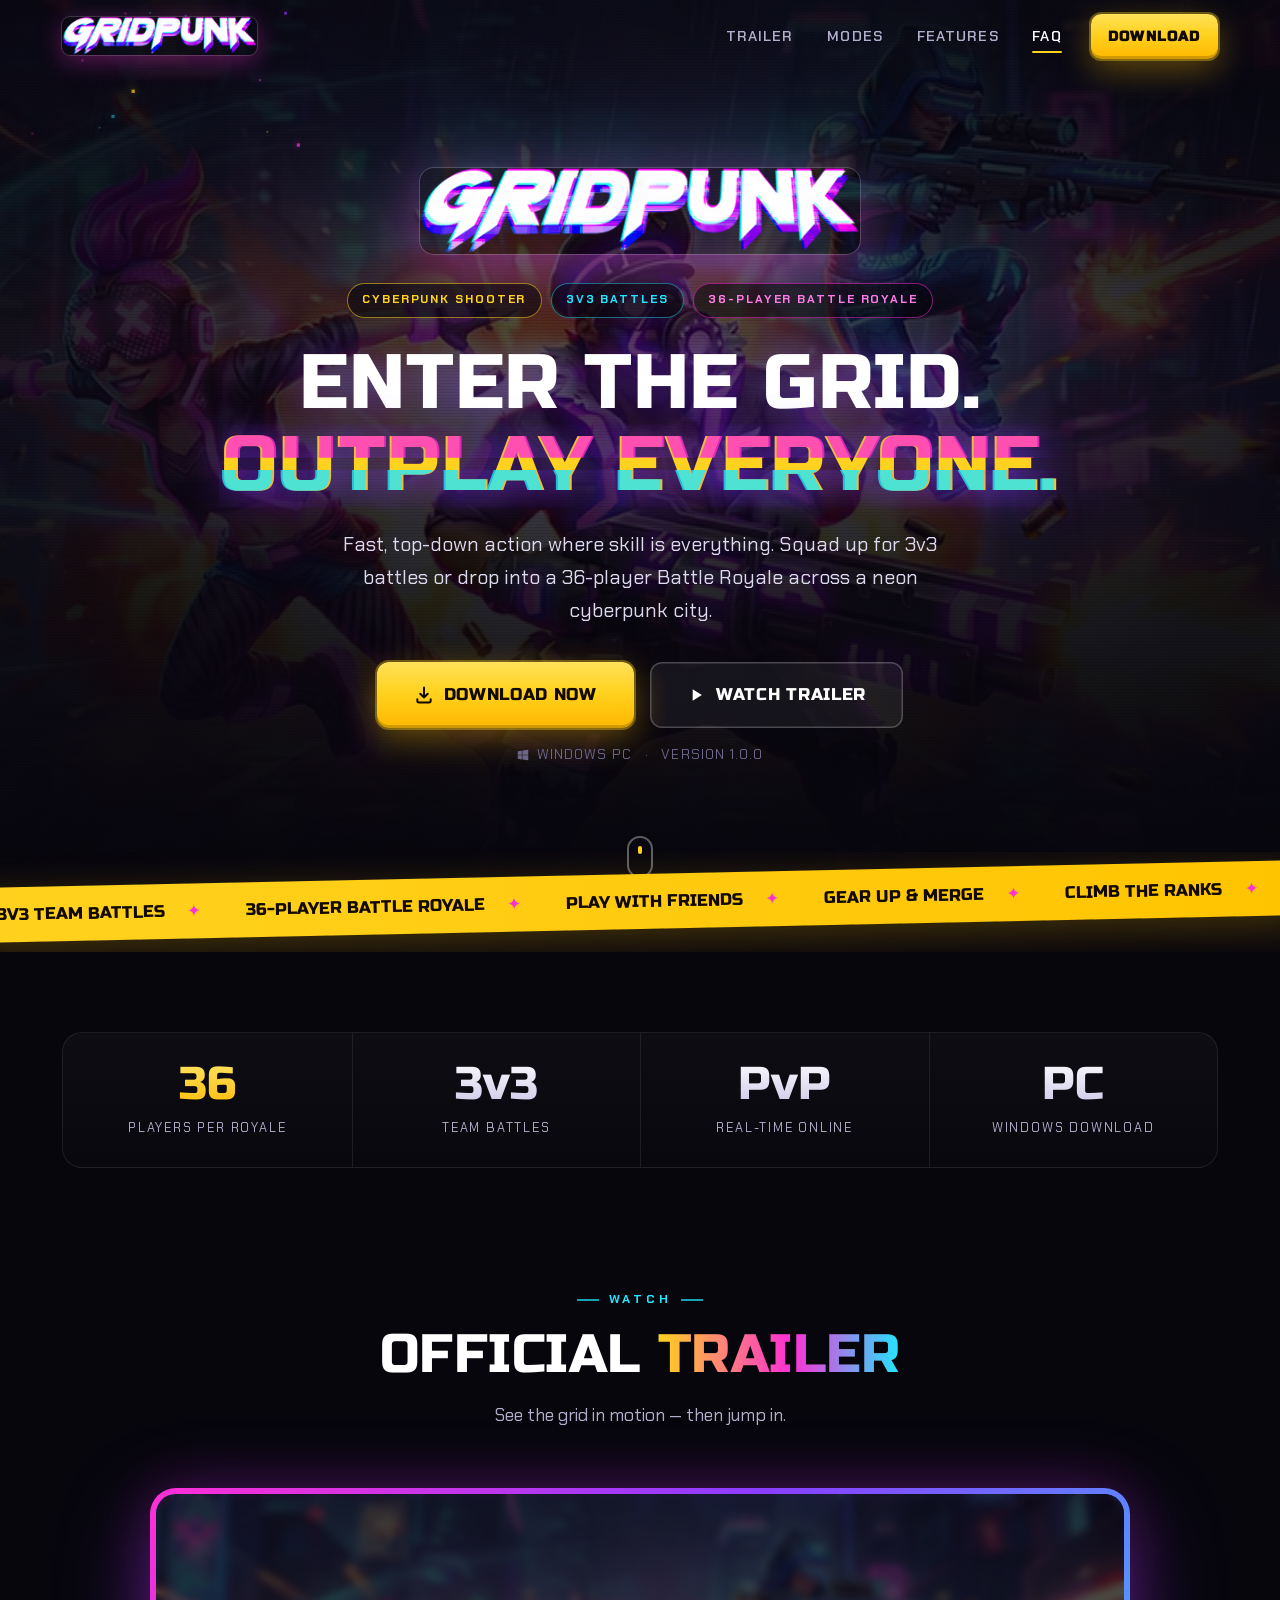
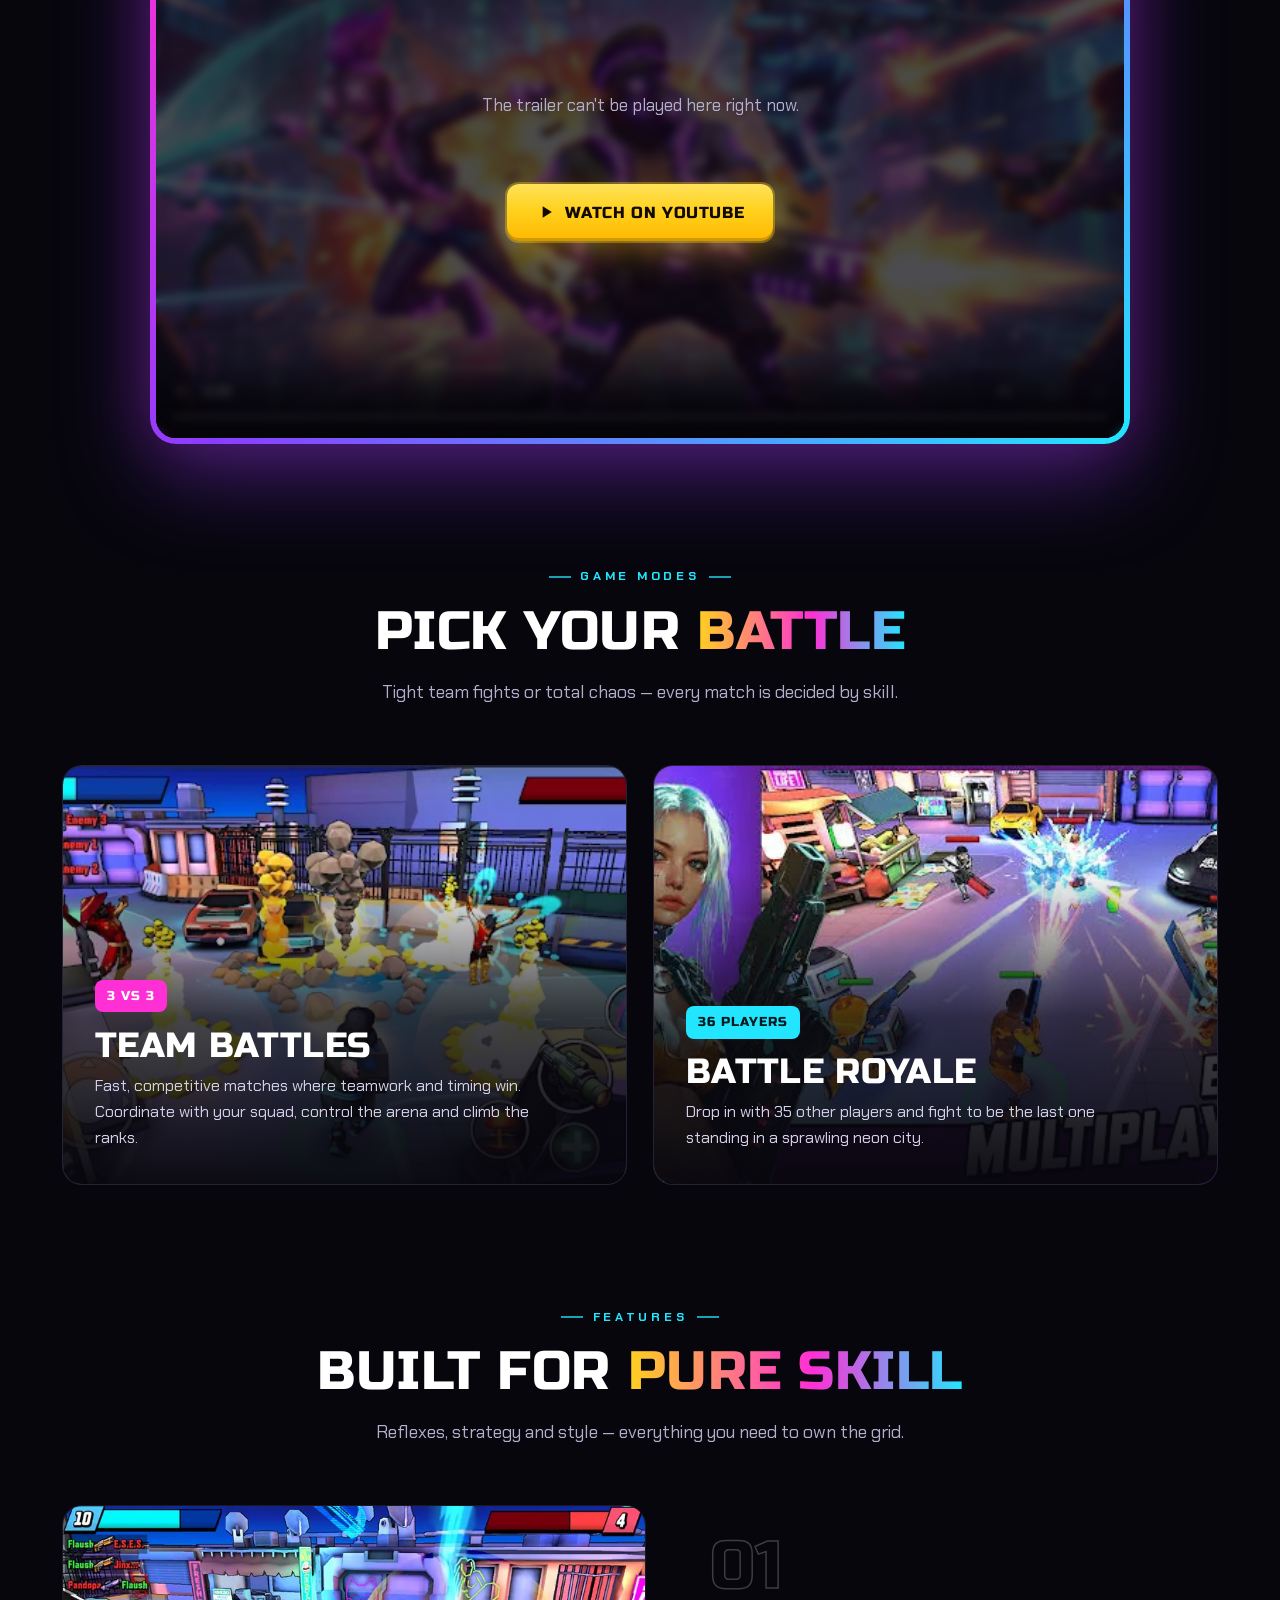
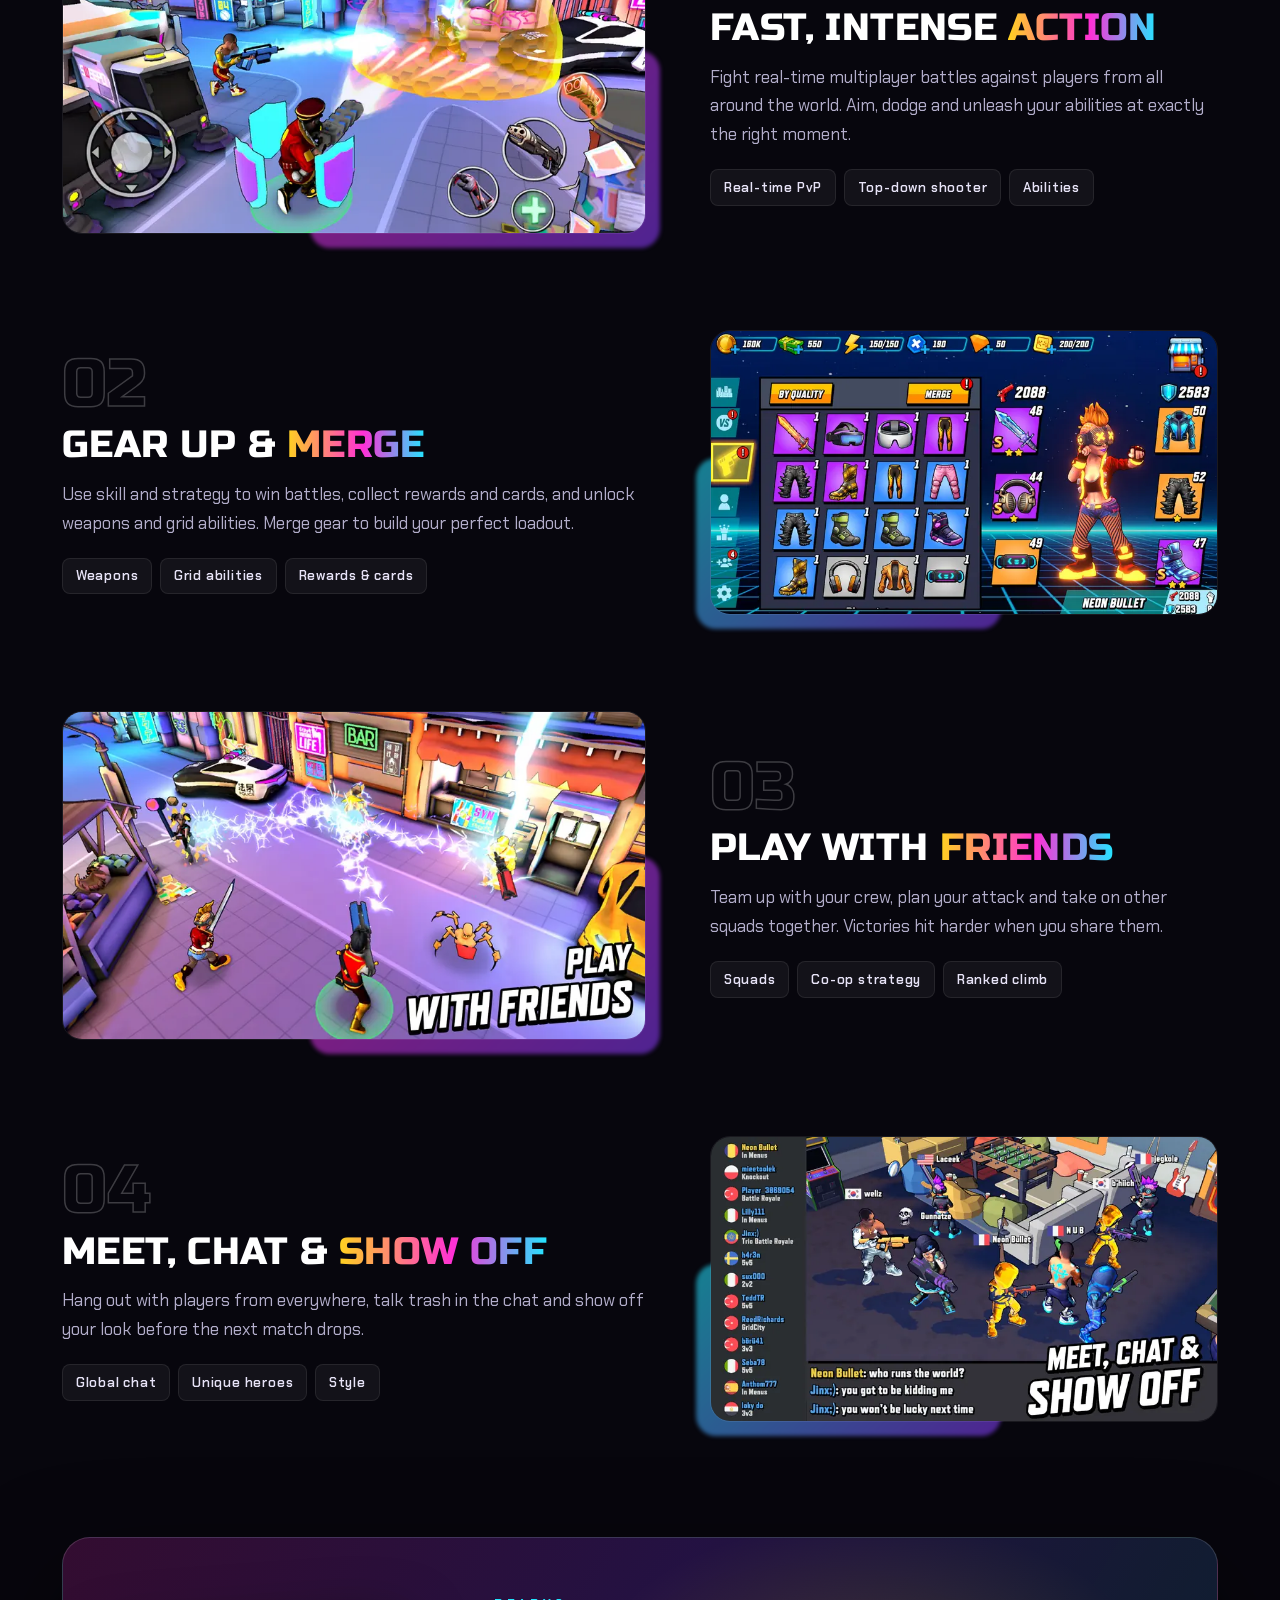
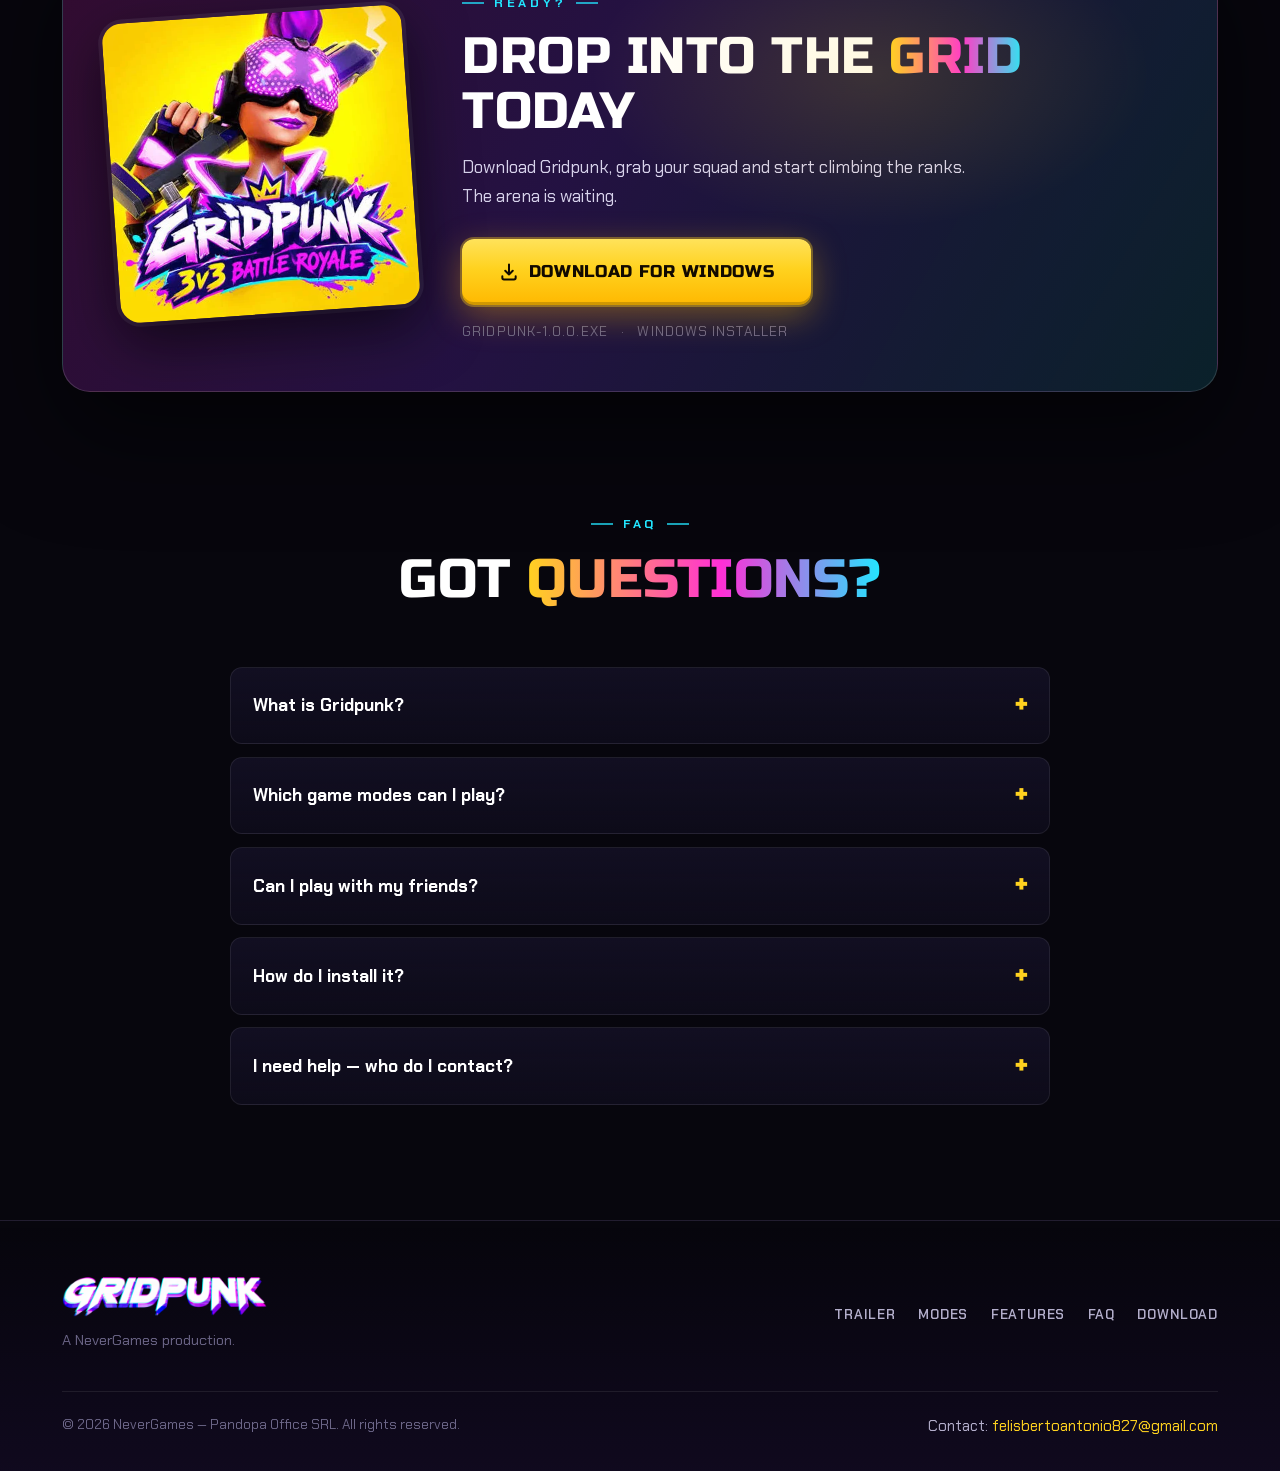
==== commit 5d38fee3: "Update video source URL for trailer" ====
--- a/landing_page/index.html
+++ b/landing_page/index.html
@@ -408,7 +408,7 @@
         <div class="trailer__frame reveal reveal-d1">
           <div class="trailer__video">
             <video id="trailerVideo" poster="./assets/hero.webp" preload="metadata" playsinline controls>
-              <source id="trailerSource" src="./trailer.mp4" type="video/mp4">
+              <source id="trailerSource" src="https://gridpunk.pages.dev/trailer.mp4" type="video/mp4">
               Your browser does not support the video tag.
             </video>
             <button class="yt-play-overlay" id="playOverlay" aria-label="Play Gridpunk trailer">
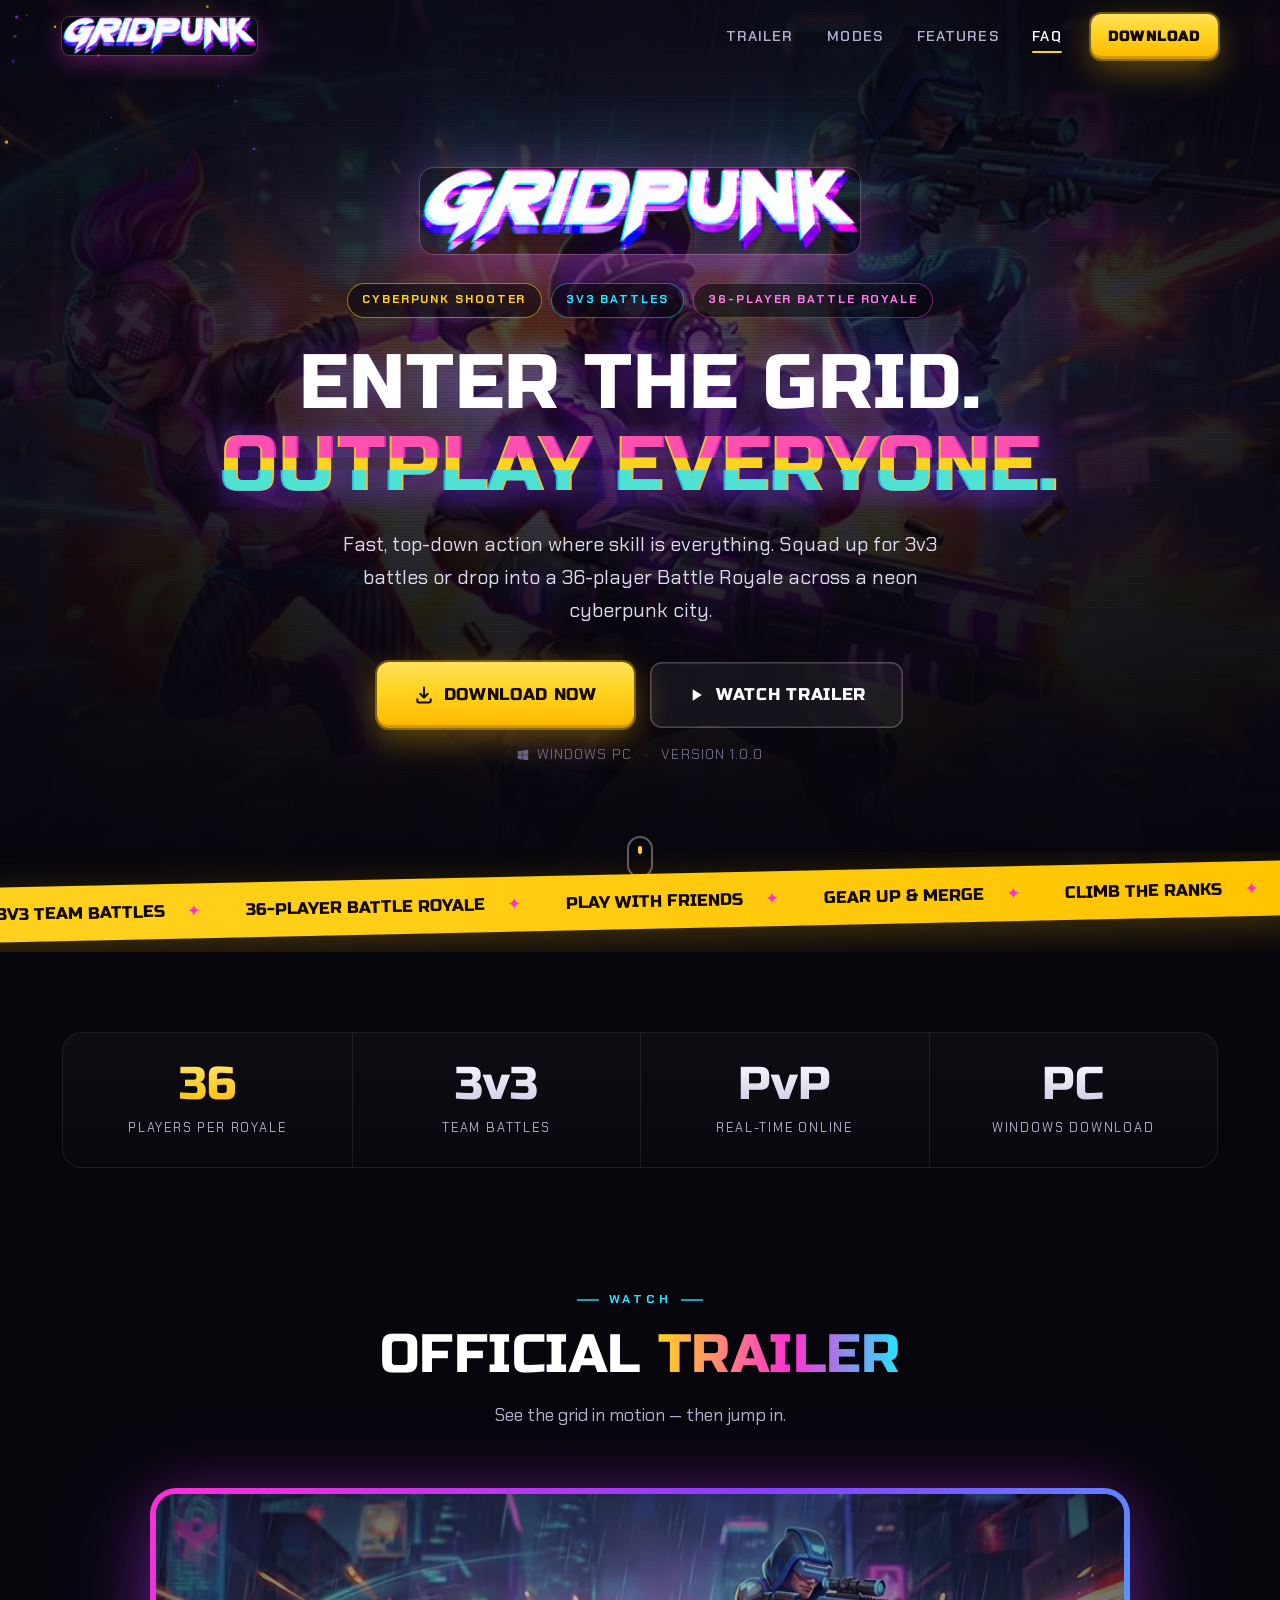
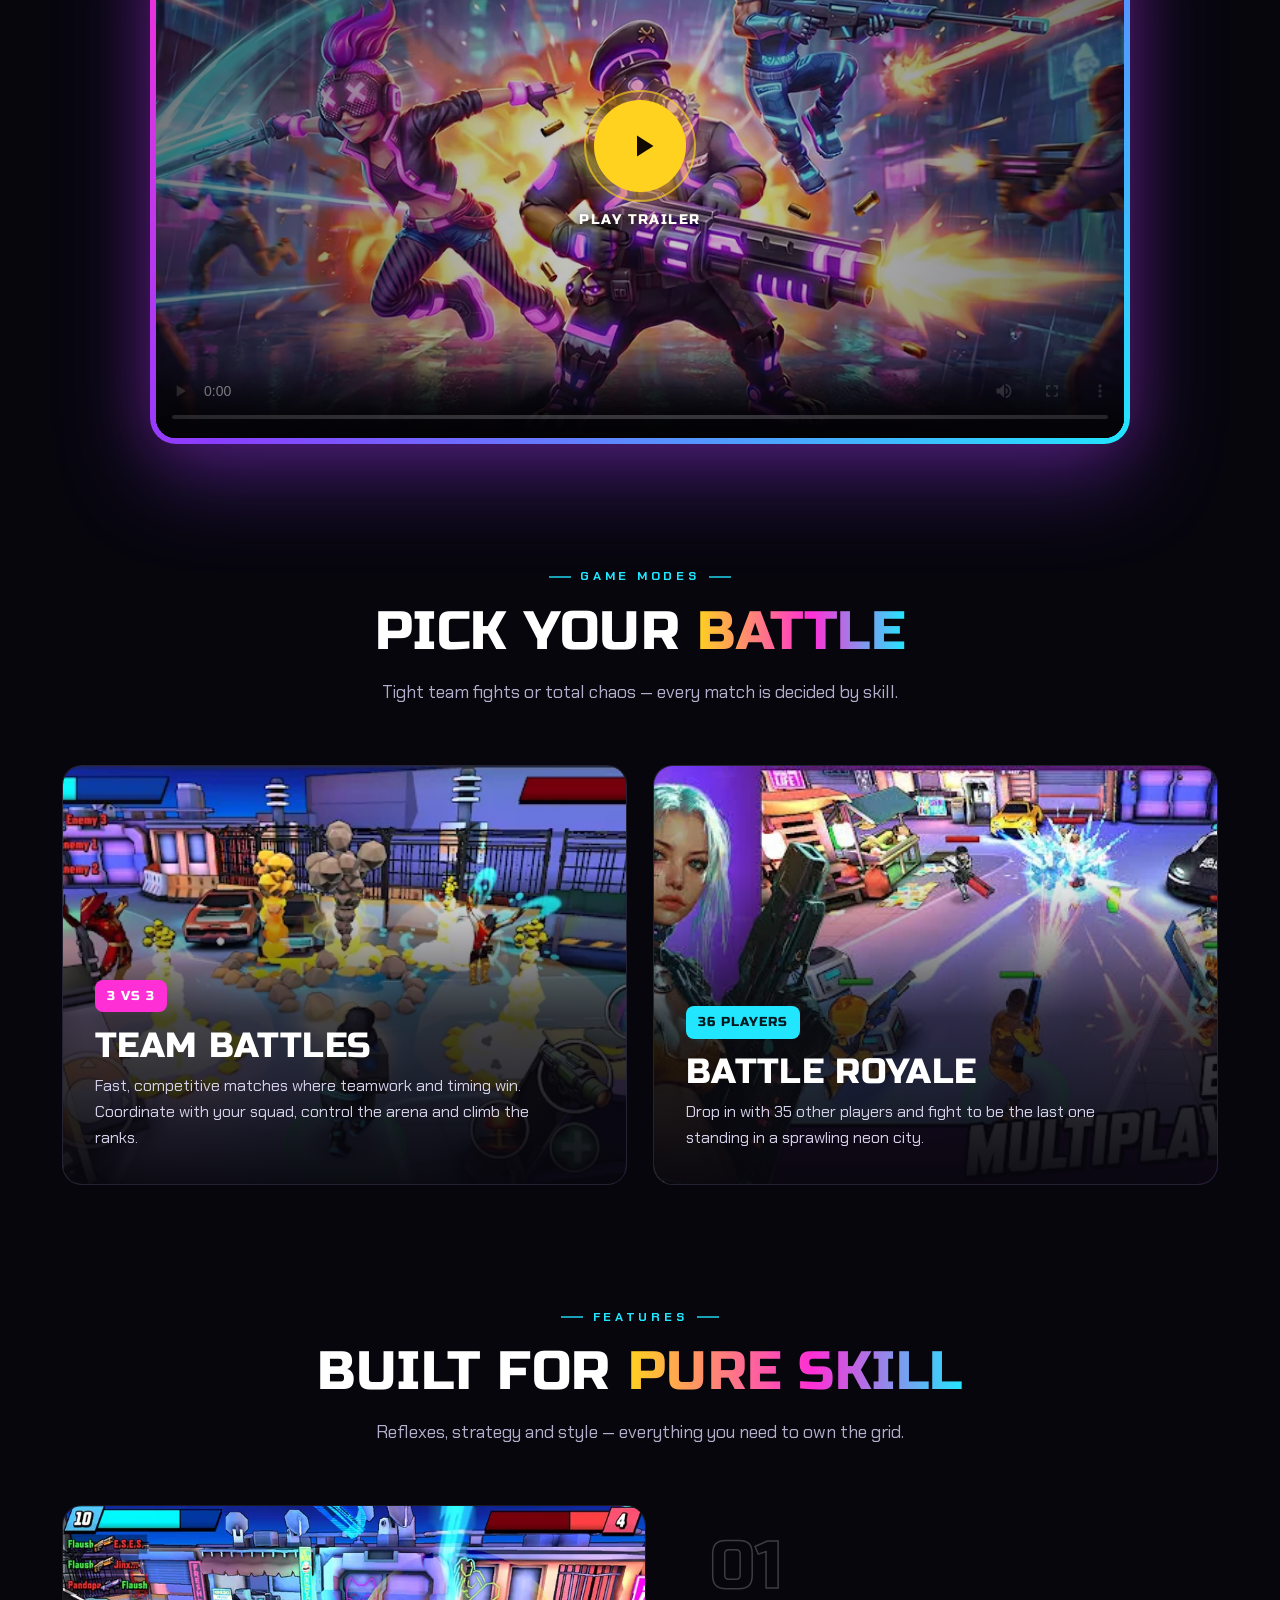
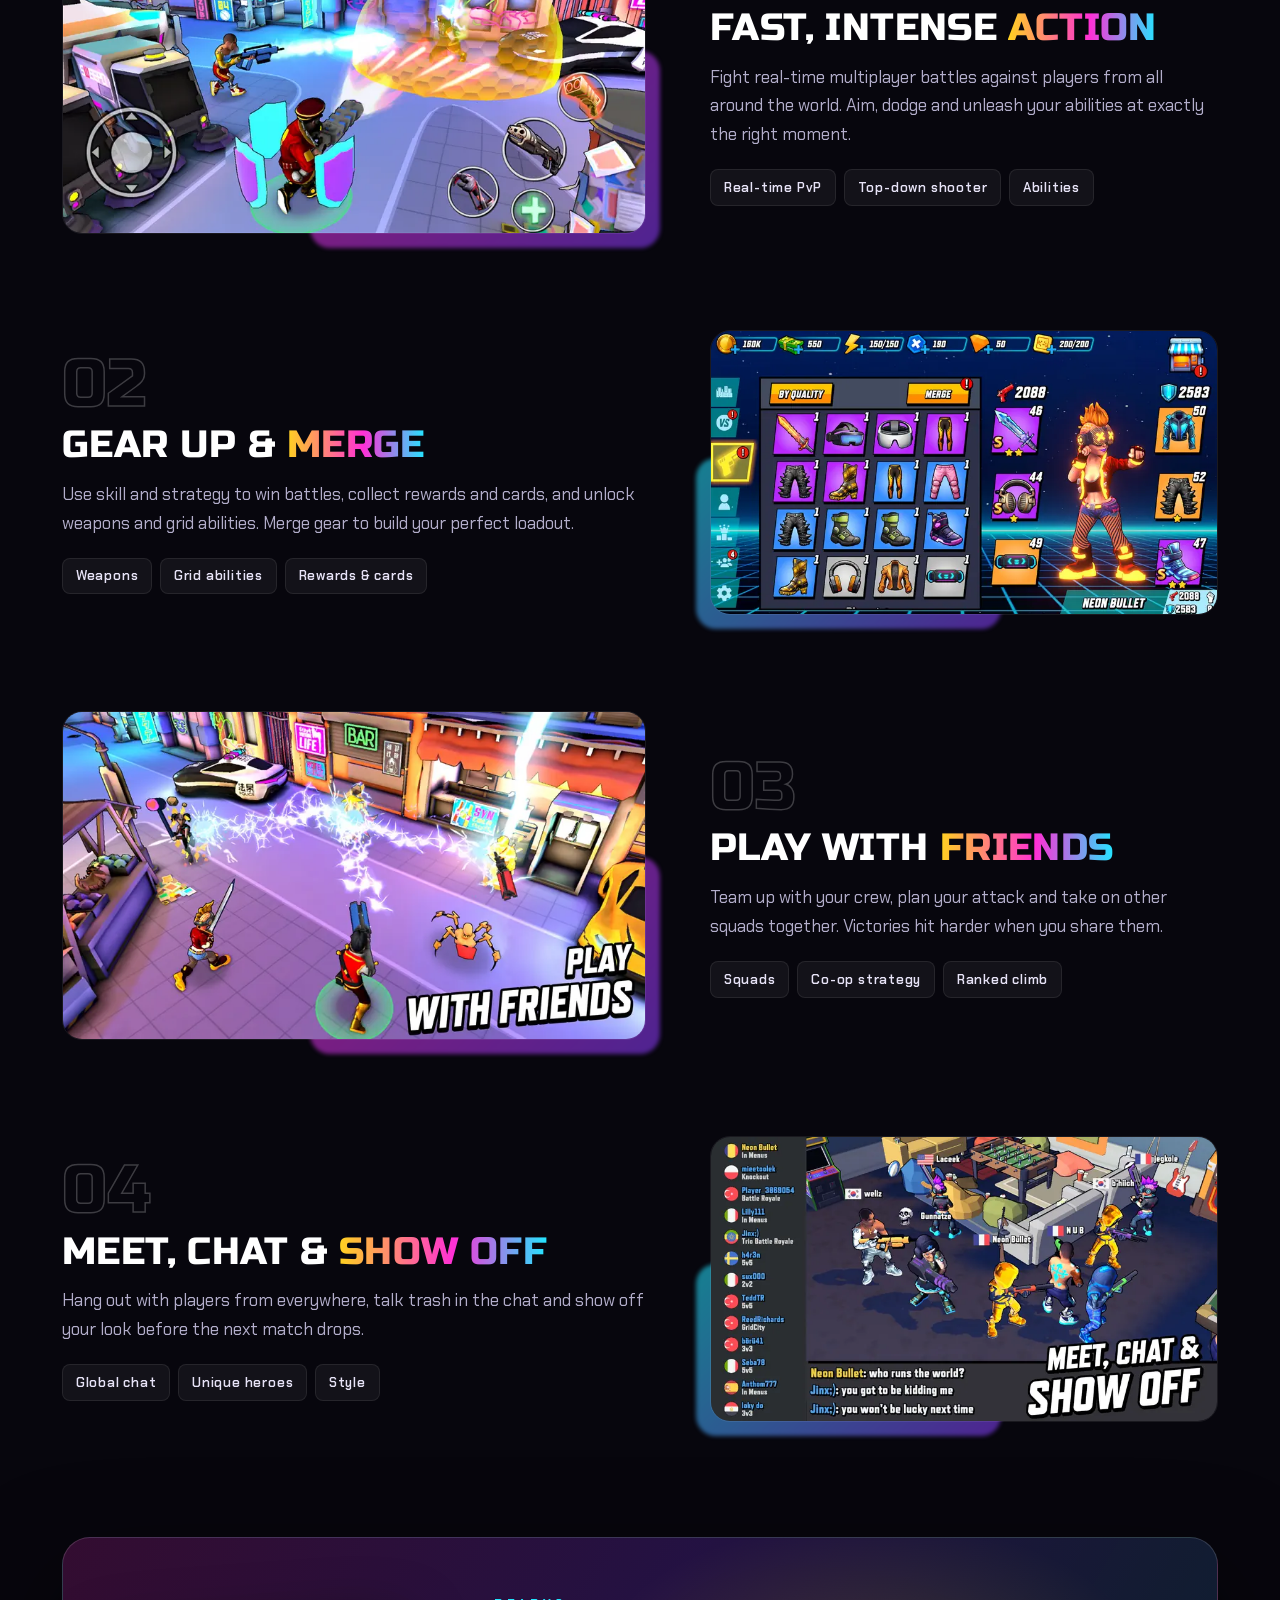
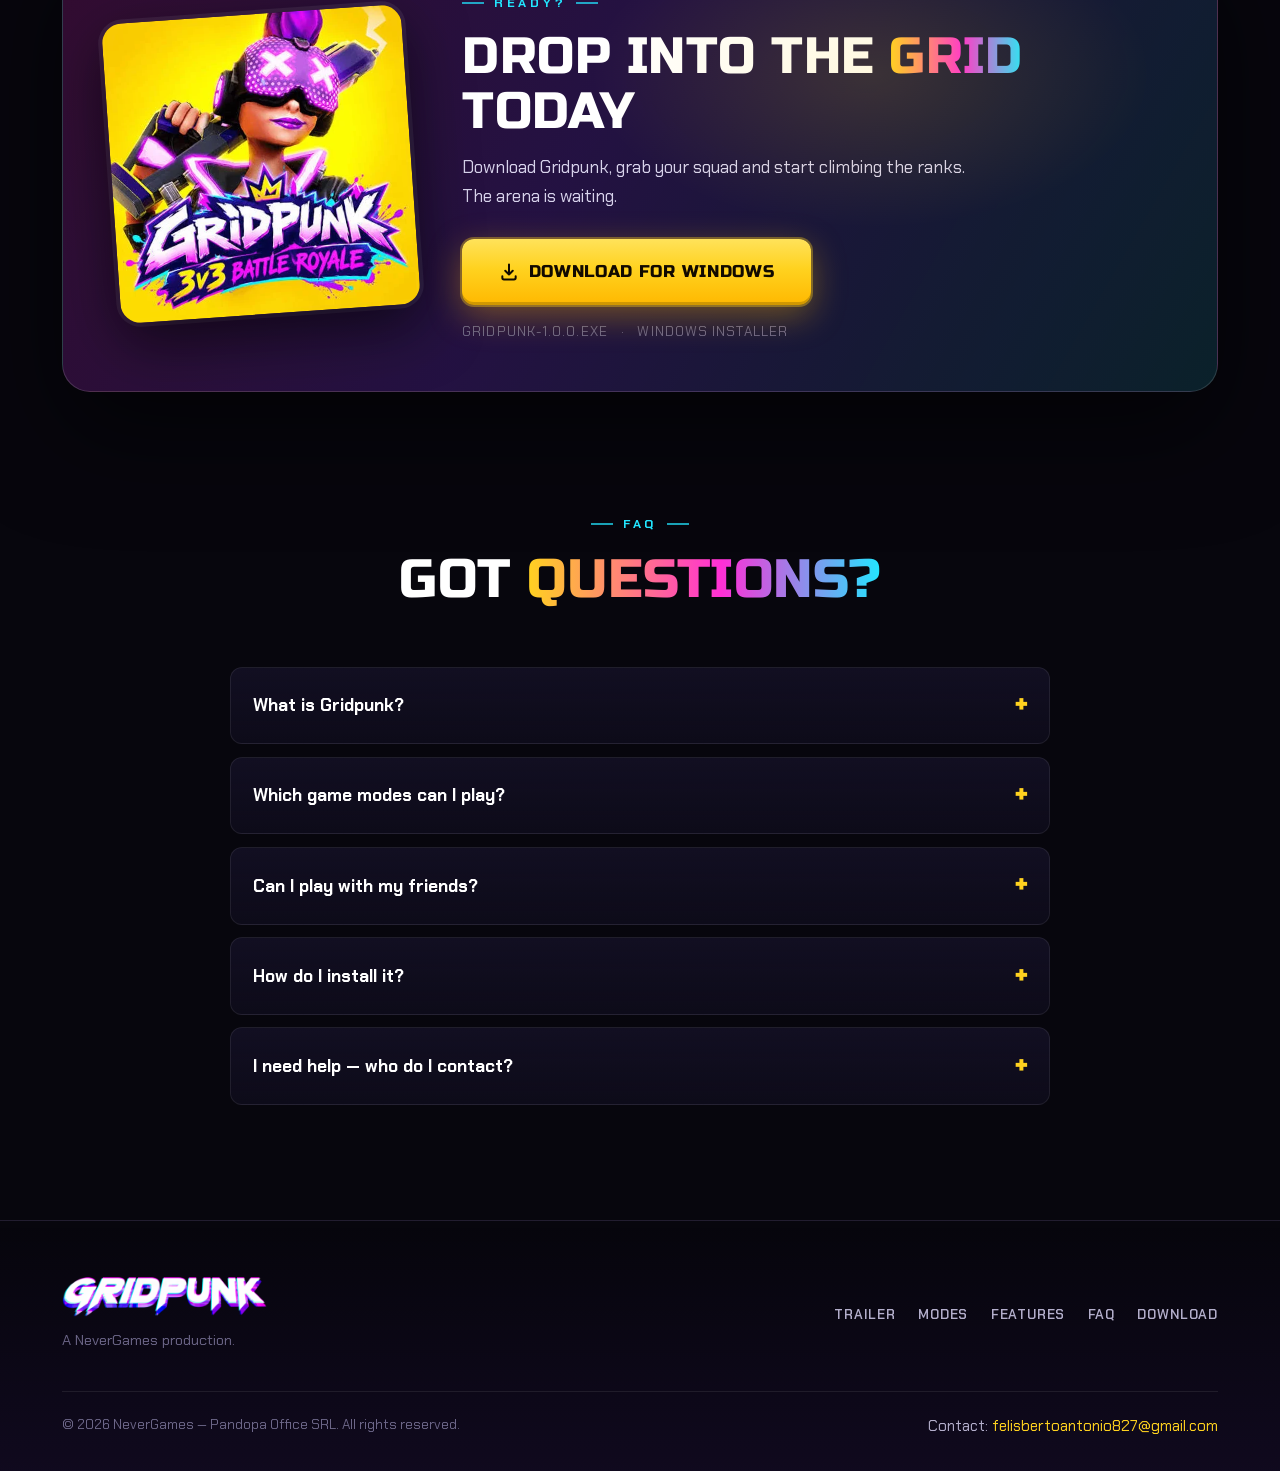
==== commit 45c51024: "Remove trailer fallback and error handling Removed trailer fallback section and related error handli" ====
--- a/landing_page/index.html
+++ b/landing_page/index.html
@@ -190,9 +190,6 @@
   .yt-play svg{width:36px;height:36px;fill:#120a00;margin-left:5px}
   .yt-play-overlay:hover .yt-play{transform:scale(1.1)}
   .yt-play-label{font-family:var(--display);text-transform:uppercase;letter-spacing:.1em;font-size:.9rem;text-shadow:0 2px 10px #000}
-  .trailer__fallback{position:absolute;inset:0;z-index:3;display:none;place-items:center;align-content:center;gap:1.1rem;text-align:center;padding:1.5rem;background:rgba(7,6,13,.72);backdrop-filter:blur(4px)}
-  .trailer__fallback.show{display:flex;flex-direction:column;align-items:center;justify-content:center}
-  .trailer__fallback p{color:var(--muted)}
 
   /* ---------- Modes ---------- */
   .modes__grid{display:grid;grid-template-columns:1fr 1fr;gap:1.6rem}
@@ -415,13 +412,6 @@
               <span class="yt-play"><svg viewBox="0 0 24 24"><path d="M8 5v14l11-7z"/></svg></span>
               <span class="yt-play-label">Play Trailer</span>
             </button>
-            <div class="trailer__fallback" id="trailerFallback">
-              <p>The trailer can't be played here right now.</p>
-              <a class="btn btn--main" href="https://www.youtube.com/watch?v=_p5Iz9onr80" target="_blank" rel="noopener">
-                <svg viewBox="0 0 24 24" fill="currentColor"><path d="M8 5v14l11-7z"/></svg>
-                Watch on YouTube
-              </a>
-            </div>
           </div>
         </div>
       </div>
@@ -680,20 +670,14 @@
       });
     }
 
-    /* Trailer: local video with overlay + graceful fallback */
-    const video = $('#trailerVideo'), overlay = $('#playOverlay'), fallback = $('#trailerFallback'), source = $('#trailerSource');
-    const showFallback = () => { overlay.classList.add('hidden'); fallback.classList.add('show'); };
-    source.addEventListener('error', showFallback);
-    video.addEventListener('error', showFallback);
-    // the missing-file error can fire before this script runs, so also check the current state
-    const checkSource = () => { if (video.networkState === HTMLMediaElement.NETWORK_NO_SOURCE) showFallback(); };
-    checkSource(); setTimeout(checkSource, 1500);
+    /* Trailer: local video with play overlay */
+    const video = $('#trailerVideo'), overlay = $('#playOverlay');
     overlay.addEventListener('click', () => {
       const p = video.play();
-      if (p && p.catch) p.catch(() => { if (video.networkState === HTMLMediaElement.NETWORK_NO_SOURCE) showFallback(); });
+      if (p && p.catch) p.catch(() => {});
     });
     video.addEventListener('play', () => overlay.classList.add('hidden'));
-    video.addEventListener('pause', () => { if (!video.seeking && !fallback.classList.contains('show')) overlay.classList.remove('hidden'); });
+    video.addEventListener('pause', () => { if (!video.seeking) overlay.classList.remove('hidden'); });
     video.addEventListener('ended', () => overlay.classList.remove('hidden'));
 
     /* Lightbox gallery */
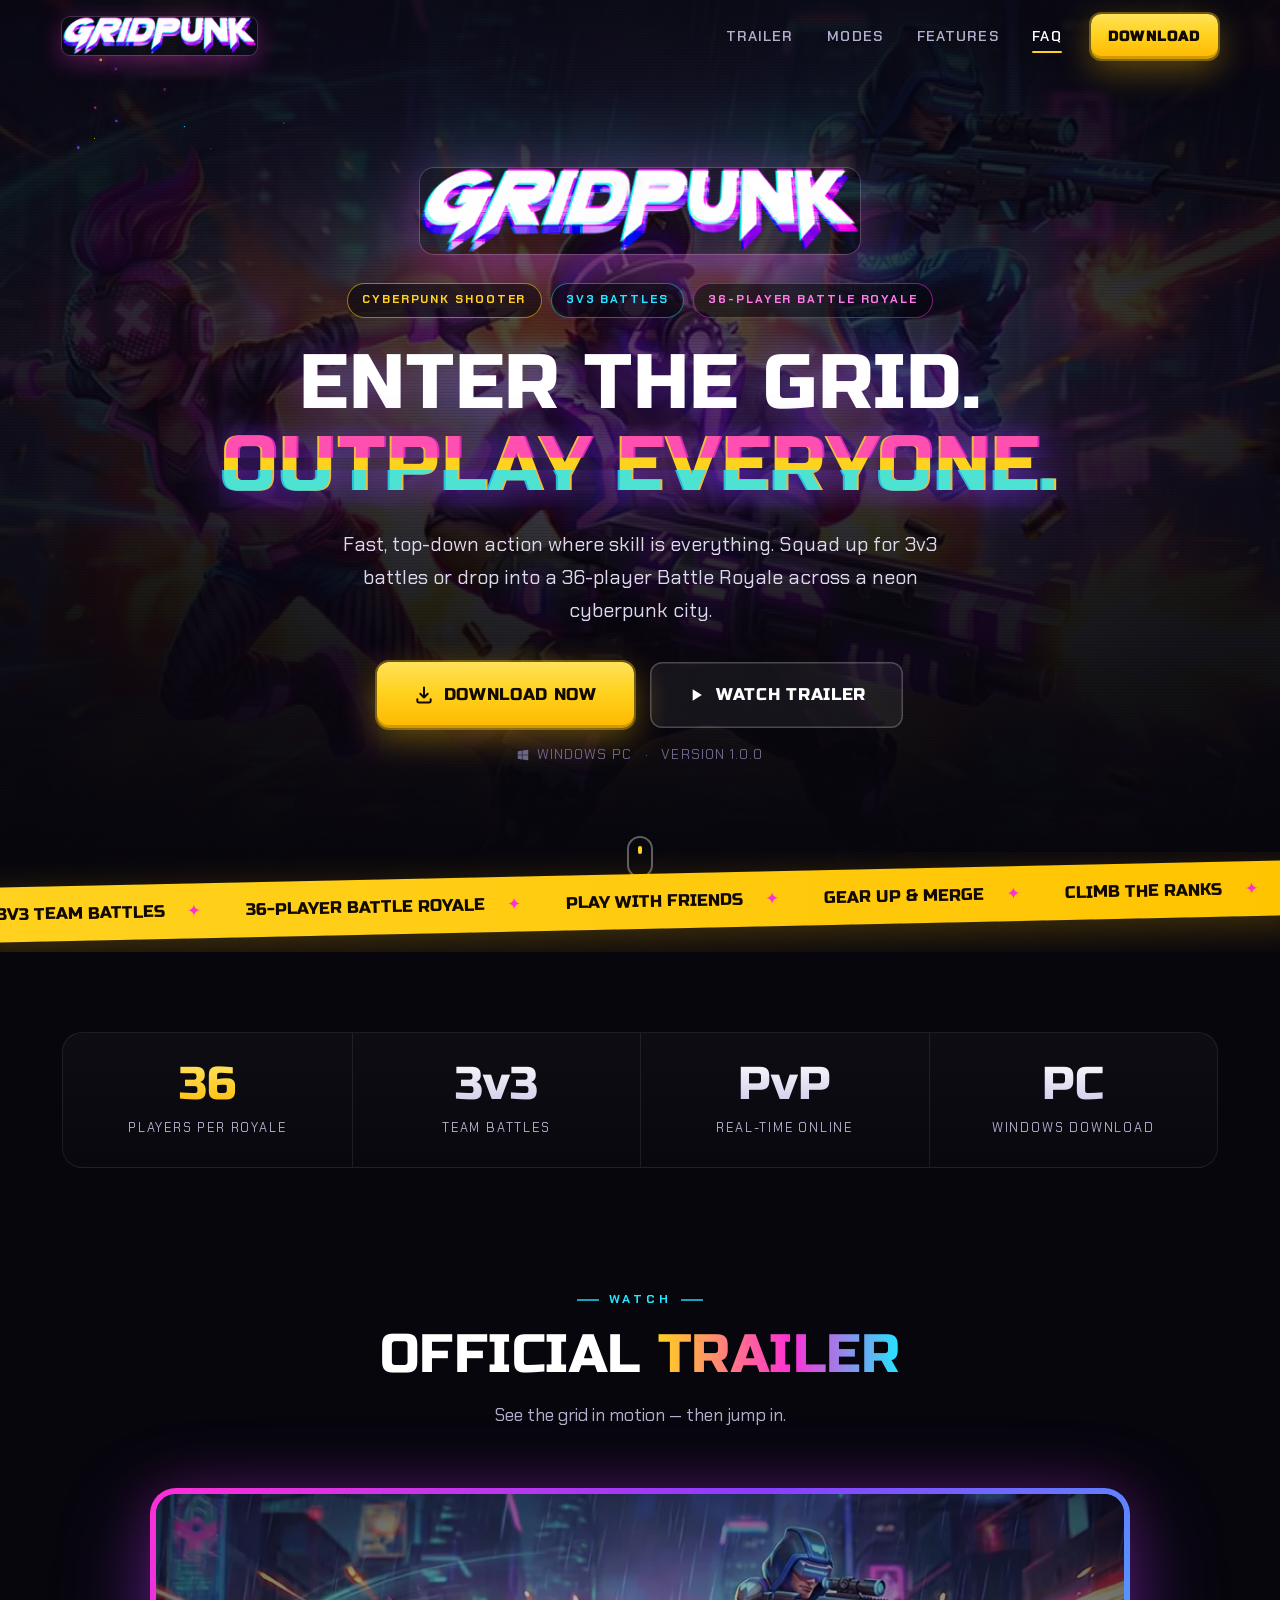
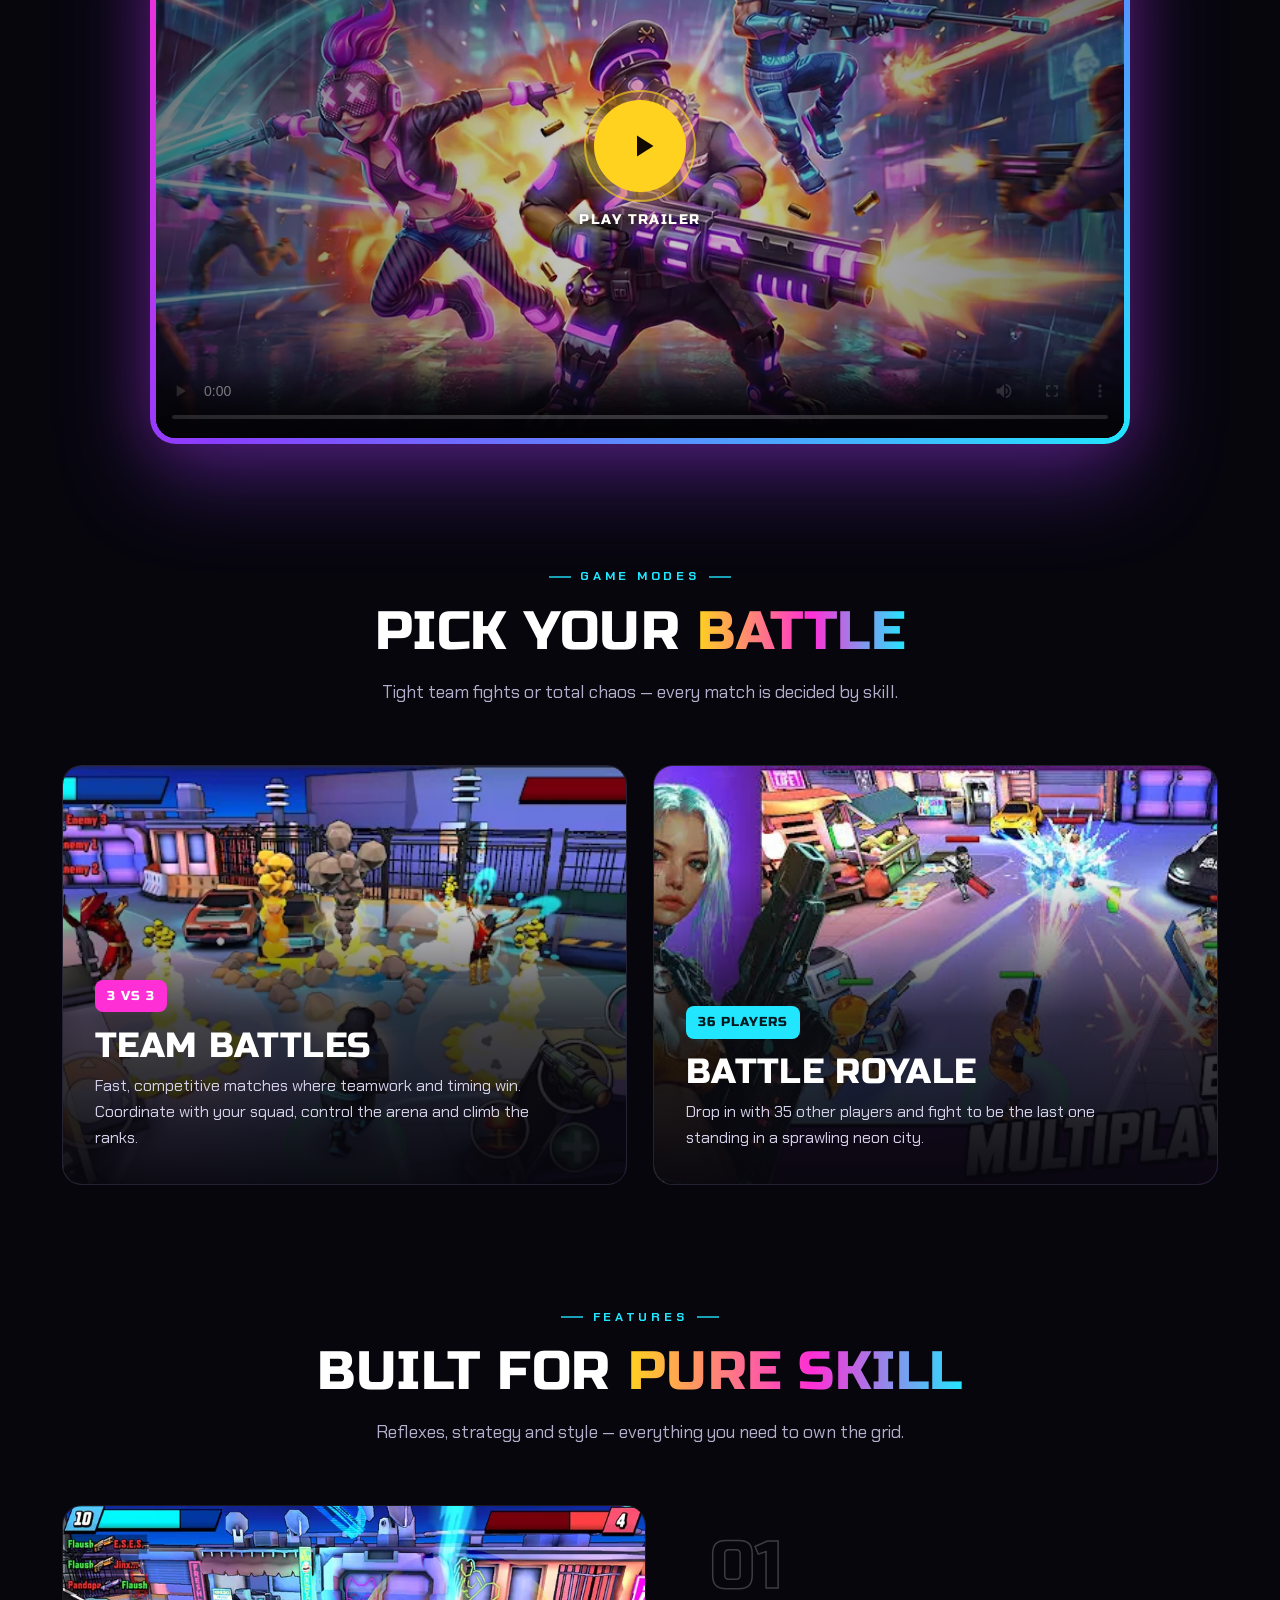
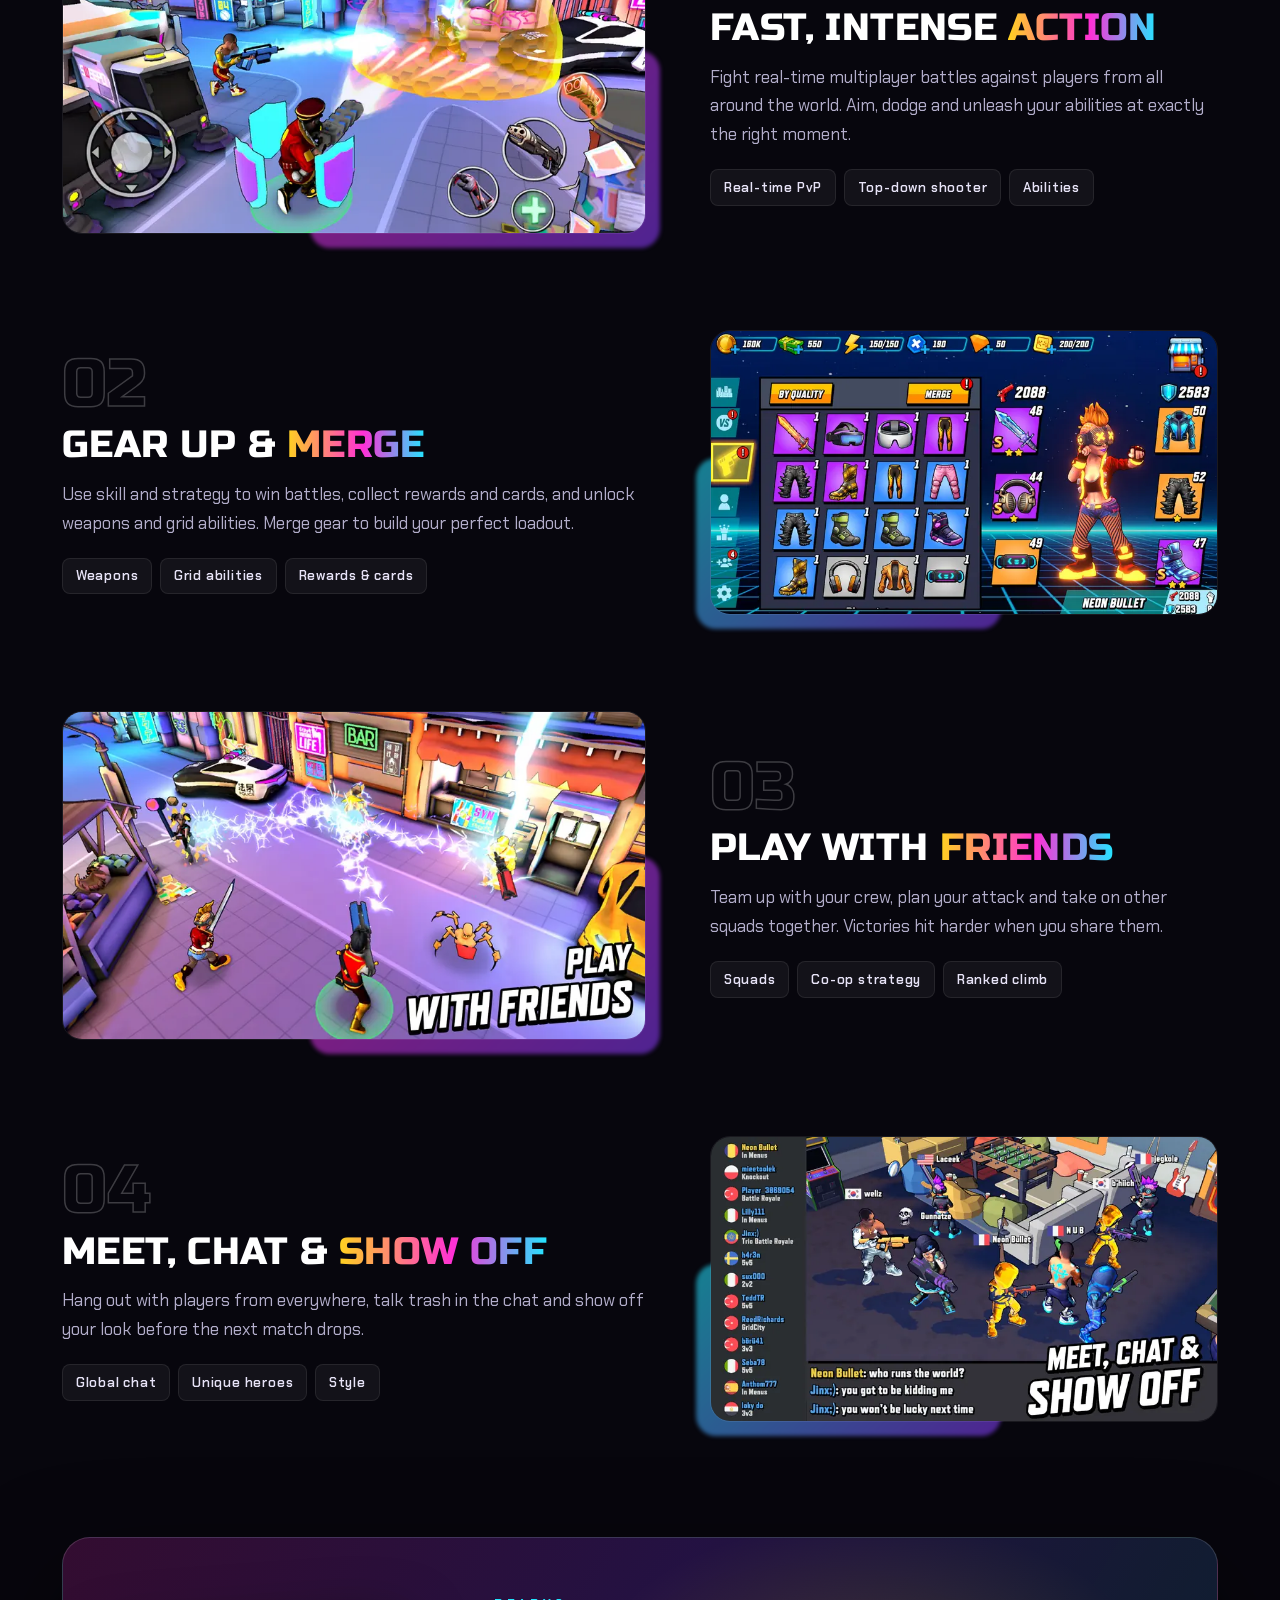
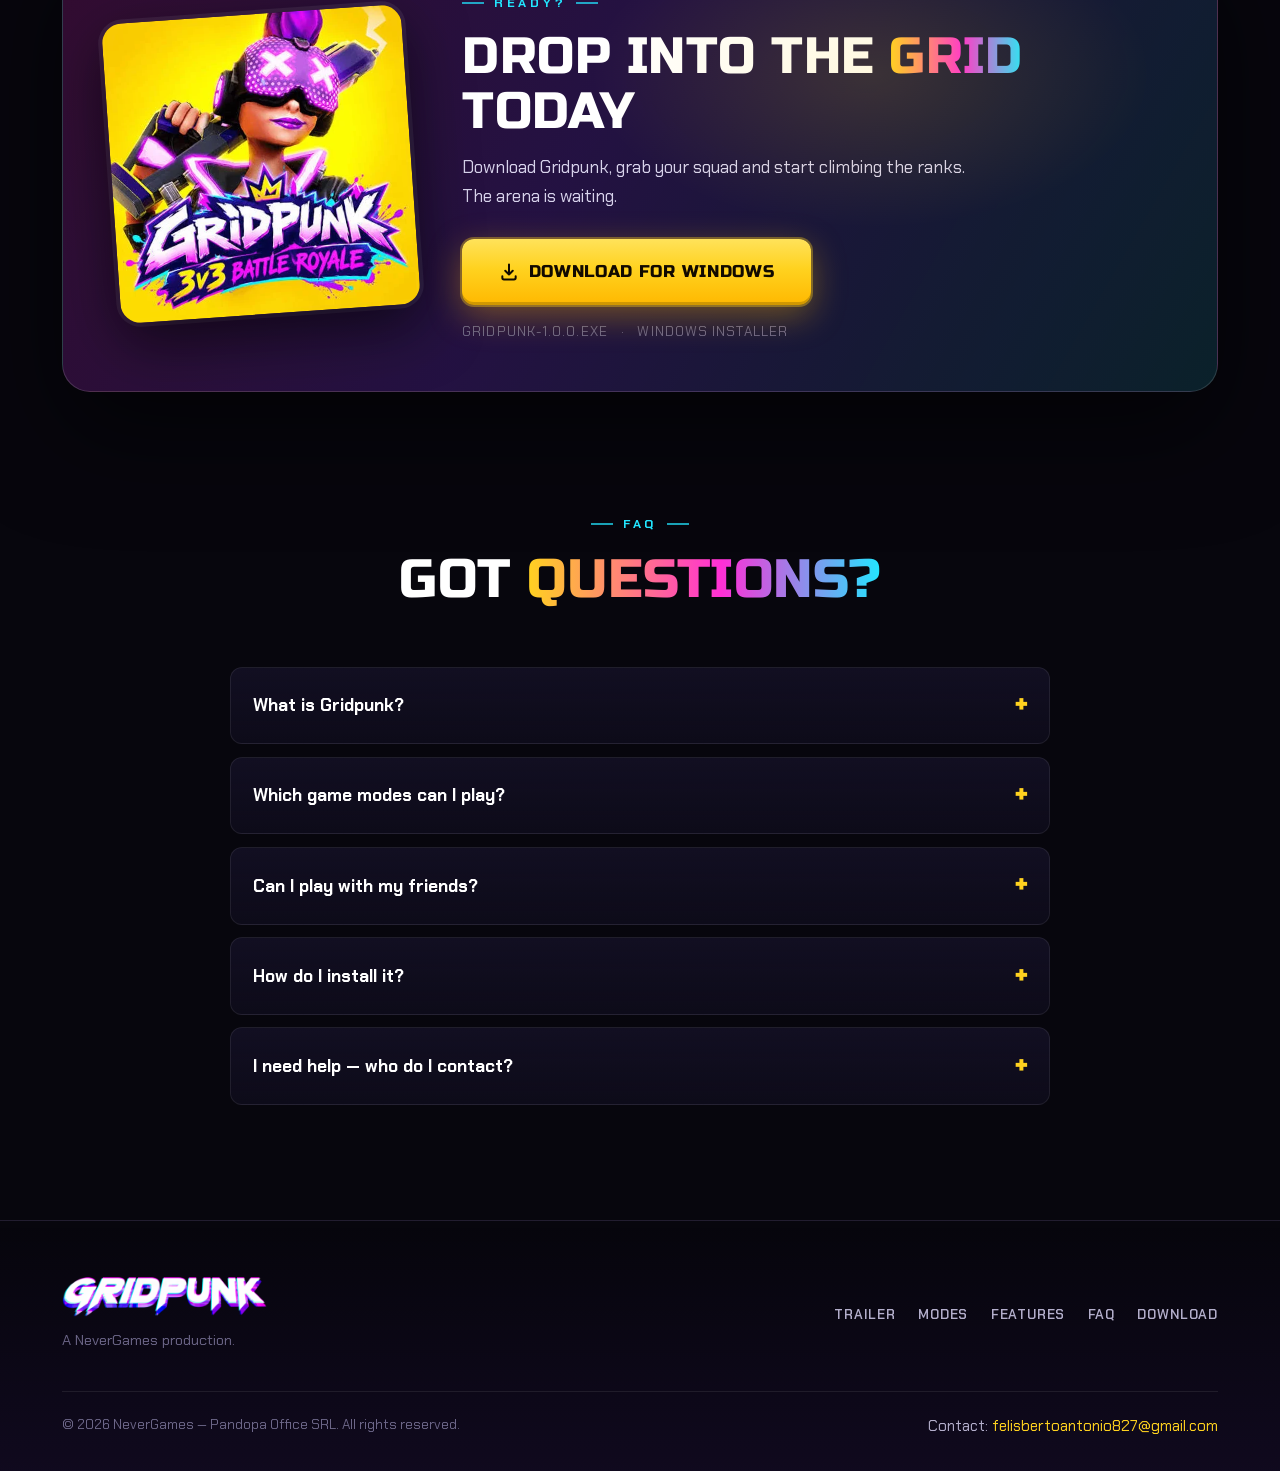
==== commit 7e96d449: "Update download links for Gridpunk installer" ====
--- a/landing_page/index.html
+++ b/landing_page/index.html
@@ -357,7 +357,7 @@
         <h1 class="enter d2">Enter the grid.<span class="line2"><span class="glitch" data-text="Outplay everyone.">Outplay everyone.</span></span></h1>
         <p class="lead enter d3">Fast, top-down action where skill is everything. Squad up for 3v3 battles or drop into a 36-player Battle Royale across a neon cyberpunk city.</p>
         <div class="hero__ctas enter d4">
-          <a href="https://www.dropbox.com/scl/fi/kpvumasf53m8xwy96j1ix/Gridpunk-1.0.0.exe?rlkey=bw9qix6ajnvpeqrrftyrbwv2s&st=ifr99548&dl=1" class="btn btn--main btn--lg" target="_blank" rel="noopener">
+          <a href="https://www.dropbox.com/scl/fi/h430etvzoyhub7expgxd1/Gridpunk-Setup-1.0.0.exe?rlkey=7wiog7i7a4o8gnw5us2zzlz6i&st=1gbrdoj0&dl=1" class="btn btn--main btn--lg" target="_blank" rel="noopener">
             <svg viewBox="0 0 24 24" fill="none" stroke="currentColor" stroke-width="2.4" stroke-linecap="round" stroke-linejoin="round"><path d="M12 3v12m0 0-4.5-4.5M12 15l4.5-4.5M4 17v2a2 2 0 0 0 2 2h12a2 2 0 0 0 2-2v-2"/></svg>
             Download Now
           </a>
@@ -520,7 +520,7 @@
             <span class="eyebrow">Ready?</span>
             <h2>Drop into the <span class="grad">grid</span> today</h2>
             <p>Download Gridpunk, grab your squad and start climbing the ranks. The arena is waiting.</p>
-            <a href="https://www.dropbox.com/scl/fi/kpvumasf53m8xwy96j1ix/Gridpunk-1.0.0.exe?rlkey=bw9qix6ajnvpeqrrftyrbwv2s&st=ifr99548&dl=1" class="btn btn--main btn--lg" target="_blank" rel="noopener">
+            <a href="https://www.dropbox.com/scl/fi/h430etvzoyhub7expgxd1/Gridpunk-Setup-1.0.0.exe?rlkey=7wiog7i7a4o8gnw5us2zzlz6i&st=1gbrdoj0&dl=1" class="btn btn--main btn--lg" target="_blank" rel="noopener">
               <svg viewBox="0 0 24 24" fill="none" stroke="currentColor" stroke-width="2.4" stroke-linecap="round" stroke-linejoin="round"><path d="M12 3v12m0 0-4.5-4.5M12 15l4.5-4.5M4 17v2a2 2 0 0 0 2 2h12a2 2 0 0 0 2-2v-2"/></svg>
               Download for Windows
             </a>
@@ -586,7 +586,7 @@
   <button class="to-top" id="toTop" aria-label="Back to top"><svg viewBox="0 0 24 24"><path d="M6 15l6-6 6 6"/></svg></button>
   <div class="mbar" id="mbar">
     <div><strong>Gridpunk</strong><small>Windows · v1.0.0</small></div>
-    <a href="https://www.dropbox.com/scl/fi/kpvumasf53m8xwy96j1ix/Gridpunk-1.0.0.exe?rlkey=bw9qix6ajnvpeqrrftyrbwv2s&st=ifr99548&dl=1" class="btn btn--main btn--sm" target="_blank" rel="noopener">Download</a>
+    <a href="https://www.dropbox.com/scl/fi/h430etvzoyhub7expgxd1/Gridpunk-Setup-1.0.0.exe?rlkey=7wiog7i7a4o8gnw5us2zzlz6i&st=1gbrdoj0&dl=1" class="btn btn--main btn--sm" target="_blank" rel="noopener">Download</a>
   </div>
 
   <!-- ===== Lightbox ===== -->
